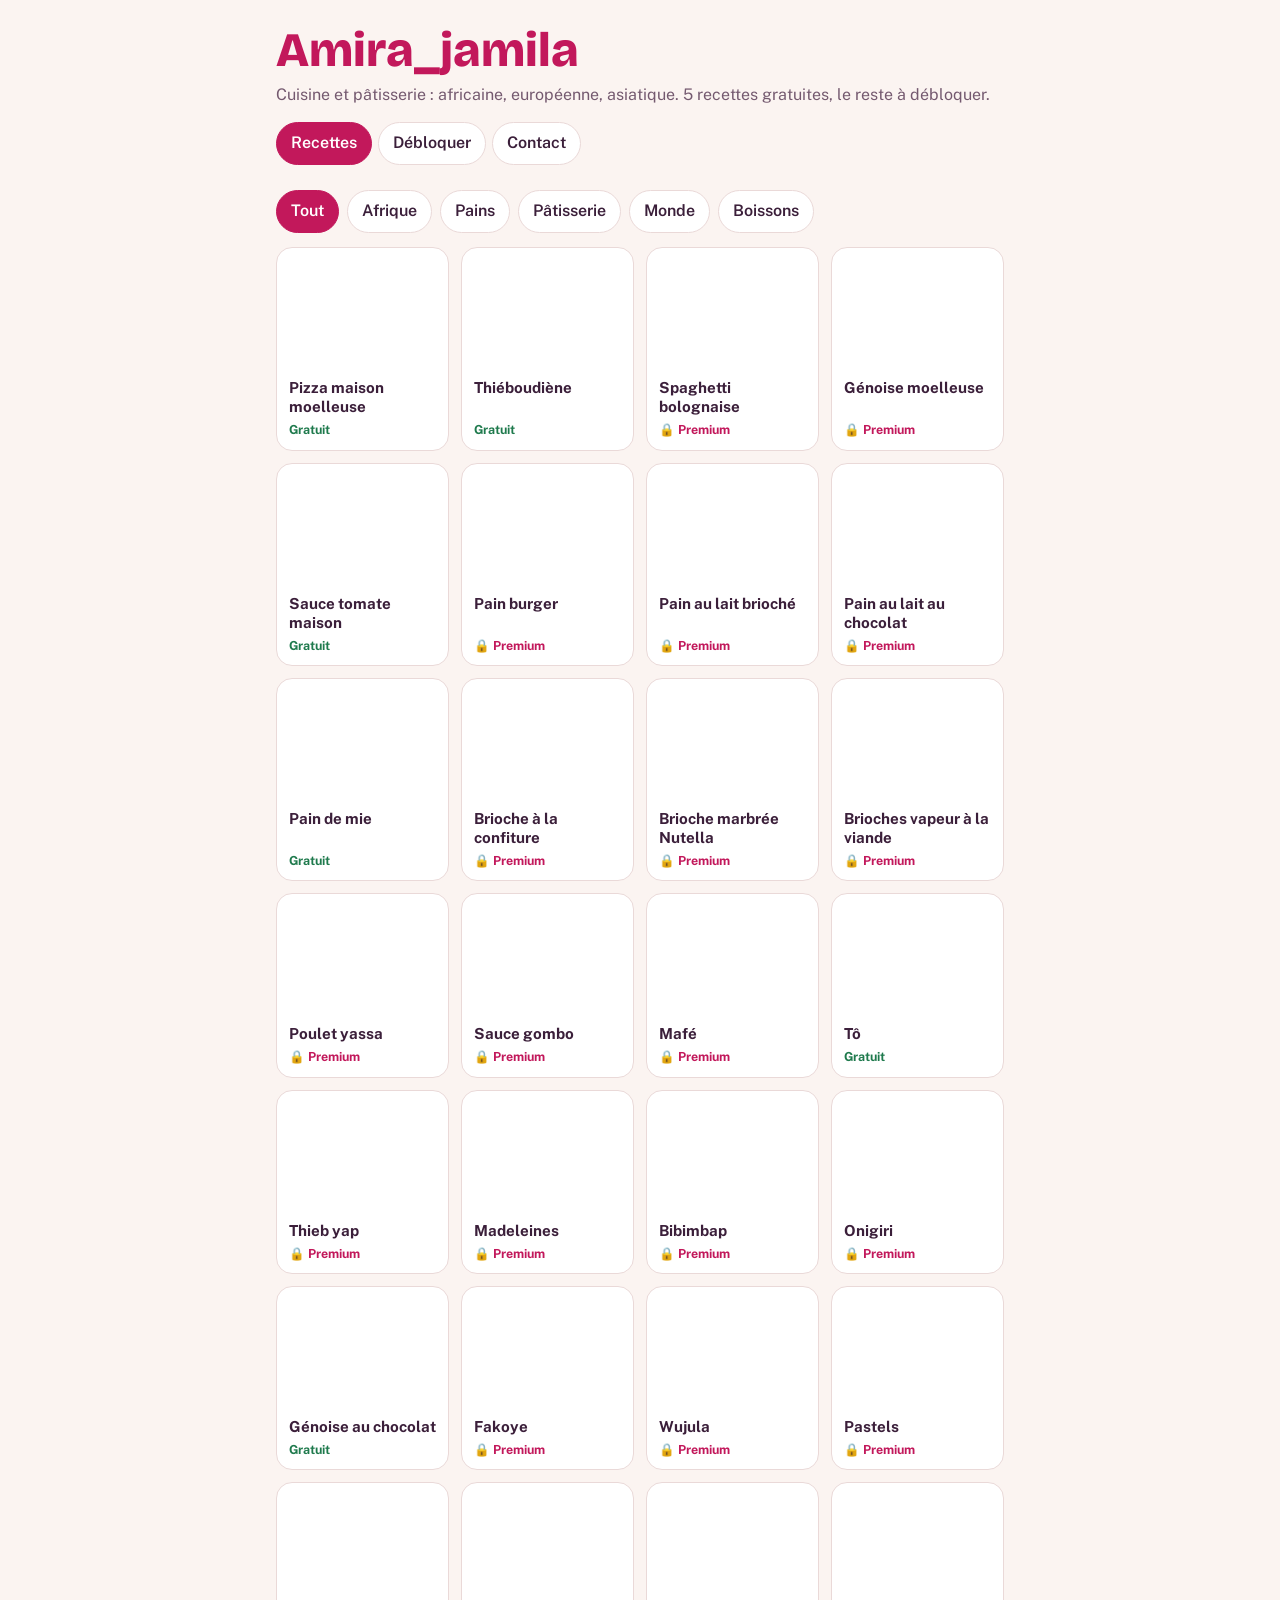
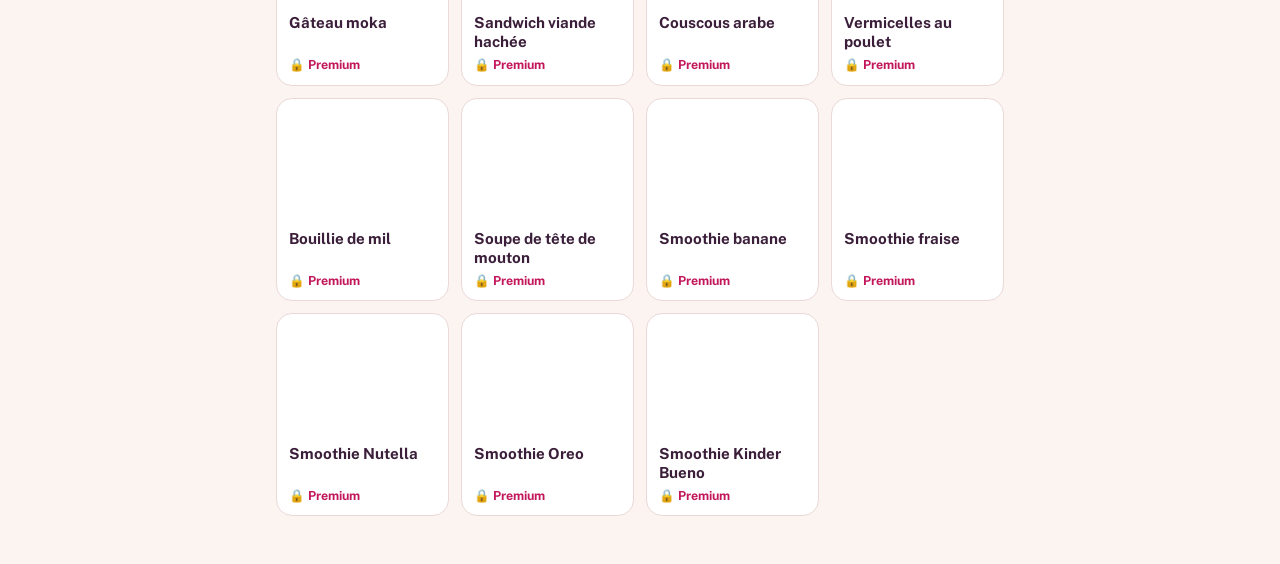
==== Amira_jamila.html @ efc80360 "Update image URLs and encoding in script" ====
<!DOCTYPE html>
<html lang="fr">
<head>
<meta charset="utf-8">
<meta name="viewport" content="width=device-width, initial-scale=1, viewport-fit=cover">
<title>Amira_jamila – Cuisine et pâtisserie</title>
<link href="https://fonts.googleapis.com/css2?family=Bricolage+Grotesque:wght@600;800&family=Public+Sans:wght@400;600&display=swap" rel="stylesheet">
<style>
:root{--bg:#fbf4f1;--card:#fff;--ink:#3b1f3a;--mute:#74596f;--acc:#c2185b;--onacc:#fff;--gold:#e0a100;--line:#ead9d8;--lock:#f1e6ee;
box-sizing:border-box;padding-top:env(safe-area-inset-top,0px);padding-bottom:env(safe-area-inset-bottom,0px)}
@media (prefers-color-scheme:dark){:root:not([data-theme="light"]){--bg:#1d0f1d;--card:#2a1829;--ink:#f6e8f1;--mute:#c4a5bb;--acc:#ff6fa5;--onacc:#2a0b1b;--line:#46304a;--lock:#3a2338}}
*{box-sizing:border-box}html,body{margin:0}
body{background:var(--bg);color:var(--ink);font:16px/1.55 "Public Sans",system-ui,sans-serif}
h1,h2,h3{font-family:"Bricolage Grotesque",Georgia,serif;line-height:1.1;margin:0}
header,main{max-width:760px;margin:0 auto;padding:0 16px;width:100%;overflow-x:hidden}
header{padding-top:24px}h1{font-size:clamp(2rem,9vw,3rem);font-weight:800;color:var(--acc)}
.sub{color:var(--mute);margin:6px 0 0}
nav{display:flex;gap:6px;overflow-x:auto;padding:14px 16px 10px;max-width:760px;margin:0 auto;position:sticky;top:env(safe-area-inset-top,0px);background:var(--bg);z-index:5}
button,.chip{font:inherit;cursor:pointer;border:1.5px solid var(--line);background:var(--card);color:var(--ink);padding:8px 14px;border-radius:99px;white-space:nowrap;font-weight:600;text-decoration:none;display:inline-block}
[aria-selected=true],[aria-pressed=true],.cta{background:var(--acc);color:var(--onacc);border-color:var(--acc)}
button:focus-visible,input:focus-visible,a:focus-visible{outline:3px solid var(--gold);outline-offset:2px}
section{display:none;padding:10px 0 48px}section.on{display:block}
.row{display:flex;gap:8px;flex-wrap:wrap;margin:6px 0 14px}
.grid{display:grid;grid-template-columns:repeat(auto-fill, minmax(150px, 1fr));gap:12px}
.rc{background:var(--card);border:1px solid var(--line);border-radius:16px;overflow:hidden;text-align:left;padding:0;white-space:normal;color:var(--ink);display:flex;flex-direction:column}
.img{height:120px;background-size:cover;background-position:center;background-color:#eee}
.rc .t{padding:10px 12px;display:flex;flex-direction:column;justify-content:space-between;flex-grow:1}
.rc b{display:block;font-size:.95rem;line-height:1.25;margin-bottom:4px}
.badge{font-size:.78rem;font-weight:700;color:#1f7a4d}.lk .badge{color:var(--acc)}.lk .img{filter:grayscale(.6);opacity:.7}
.box{background:var(--card);border:1px solid var(--line);border-radius:14px;padding:18px;margin-bottom:14px}
.big{height:180px;background-size:cover;background-position:center;border-radius:14px;margin-bottom:12px}
ol li,ul li{margin-bottom:8px}.note{font-size:.88rem;color:var(--mute)}
input{font:inherit;padding:10px 12px;border-radius:10px;border:1.5px solid var(--line);background:var(--bg);color:var(--ink);width:100%;margin:8px 0}
.lockbox{background:var(--lock);border-radius:12px;padding:14px;margin-top:12px}
#msg{font-weight:600;margin:6px 0 0}
</style>
</head>
<body>
<header>
<h1>Amira_jamila</h1>
<p class="sub">Cuisine et pâtisserie : africaine, européenne, asiatique. 5 recettes gratuites, le reste à débloquer.</p>
</header>
<nav role="tablist">
<button role="tab" aria-selected="true" data-t="rec">Recettes</button>
<button role="tab" aria-selected="false" data-t="pay">Débloquer</button>
<button role="tab" aria-selected="false" data-t="ct">Contact</button>
</nav>
<main>
<section id="rec" class="on">
<div id="list">
<div class="row" id="cats"></div>
<div class="grid" id="grid"></div>
</div>
<div id="det" hidden></div>
</section>

<section id="pay">
<div class="box">
<h2>Débloquer toutes les recettes</h2>
<p>Accès complet à partir de <b id="px"></b> FCFA.</p>
<ol>
<li>Demande ton code à Amira avec le bouton ci-dessous.</li>
<li>Amira t’explique le paiement et te donne ton code personnel.</li>
<li>Tape ton code ici.</li>
</ol>
<div class="row"><a class="chip cta" id="wa" target="_blank" rel="noopener" href="#">Demander mon code</a></div>
<input id="code" placeholder="Ton code de déblocage" autocomplete="off" aria-label="Code de déblocage">
<button class="chip cta" id="ok">Valider le code</button>
<p id="msg"></p>
<p class="note">Un code fonctionne sur un seul appareil.</p>
</div>
</section>

<section id="ct">
<div class="box">
<h2>Contact</h2>
<p>Une question, un conseil, des ingrédients ? Écris-nous.</p>
<div class="row"><a class="chip cta" id="wa2" target="_blank" rel="noopener" href="#">Contacter Amira sur WhatsApp</a></div>
<p><b>Réseaux sociaux</b> : Snapchat, Facebook, Instagram, TikTok, YouTube<br>Nom : <b>Amira l’égyptienne</b></p>
</div>
</section>
</main>

<script>
const $=s=>document.querySelector(s);
const CFG={prix:2000};

// L'adresse de base de ton dossier GitHub
const BASE_IMG = "https://raw.githubusercontent.com/fatimajamilanour-cpu/MonApplicationFinale/main/";

// Les noms EXACTS de tes images sur GitHub
const R=[
{"c":"Monde","img":BASE_IMG+"Pizza maison moelleuse (4 pizzas).jpg","f":1,"n":"Pizza maison moelleuse","i":"1 kg farine;40 g levure;20 g sel;1 verre d'huile;1 verre de lait;1½ verre d'eau;1 œuf;Sauce tomate","s":"Mélange farine, sel, levure, huile, lait, œuf et eau.|Laisse lever 1 h.|Prépare la sauce tomate.|Étale la pâte et garnis.|Cuis 6 minutes à 200 °C."},
{"c":"Afrique","img":BASE_IMG+"Thiéboudiène (thiébou djeune).jpg","f":1,"n":"Thiéboudiène","i":"Poisson;Riz;Légumes;Tomate;Épices","s":"Prépare le poisson.|Cuis les légumes.|Cuis le riz dans le bouillon.|Dresse le tout."},
{"c":"Monde","img":BASE_IMG+"Spaghetti bolognaise.jpg","n":"Spaghetti bolognaise"},
{"c":"Pâtisserie","img":BASE_IMG+"Génoise moelleuse.jpg","n":"Génoise moelleuse"},
{"c":"Afrique","img":BASE_IMG+"Sauce tomate maison.jpg","f":1,"n":"Sauce tomate maison","i":"Tomates;Oignon;Ail;Huile;Sucre","s":"Fais suer l'oignon.|Ajoute les tomates.|Mijote 30 min.|Mixe."},
{"c":"Pains","img":BASE_IMG+"Pain burger (10 pains).jpg","n":"Pain burger"},
{"c":"Pains","img":BASE_IMG+"Pain au lait brioché.jpg","n":"Pain au lait brioché"},
{"c":"Pains","img":BASE_IMG+"Pain au lait au chocolat.jpg","n":"Pain au lait au chocolat"},
{"c":"Pains","img":BASE_IMG+"Pain de mie.jpg","f":1,"n":"Pain de mie","i":"Farine;Levure;Sucre;Sel;Lait;Eau;Beurre","s":"Mélange les ingrédients.|Pétris 10 min.|Laisse lever 2h.|Cuis 30 min à 180 °C."},
{"c":"Pâtisserie","img":BASE_IMG+"Brioche à la confiture d'abricot.jpg","n":"Brioche à la confiture"},
{"c":"Pâtisserie","img":BASE_IMG+"Brioche marbrée cœur Nutella.jpg","n":"Brioche marbrée Nutella"},
{"c":"Monde","img":BASE_IMG+"Brioches vapeur à la viande.jpg","n":"Brioches vapeur à la viande"},
{"c":"Afrique","img":BASE_IMG+"Poulet yassa.jpg","n":"Poulet yassa"},
{"c":"Afrique","img":BASE_IMG+"Sauce gombo.jpg","n":"Sauce gombo"},
{"c":"Afrique","img":BASE_IMG+"Mafé.jpg","n":"Mafé"},
{"c":"Afrique","img":BASE_IMG+"Tô.jpg","f":1,"n":"Tô","i":"Farine de mil;Eau;Sauce","s":"Bouillir l'eau.|Ajouter la farine.|Mélanger jusqu'à épaississement."},
{"c":"Afrique","img":BASE_IMG+"Thieb yap (riz à la viande).jpg","n":"Thieb yap"},
{"c":"Pâtisserie","img":BASE_IMG+"Madeleine.jpg","n":"Madeleines"},
{"c":"Monde","img":BASE_IMG+"Bibimbap (corée).jpg","n":"Bibimbap"},
{"c":"Monde","img":BASE_IMG+"Onigiri (Japon).jpg","n":"Onigiri"},
{"c":"Pâtisserie","img":BASE_IMG+"Génoise au chocolat.jpg","f":1,"n":"Génoise au chocolat","i":"Œufs;Sucre;Farine;Cacao;Levure;Beurre","s":"Fouette œufs et sucre.|Ajoute farine et cacao.|Cuis 25 min à 170 °C."},
{"c":"Afrique","img":BASE_IMG+"Fakoye.jpg","n":"Fakoye"},
{"c":"Afrique","img":BASE_IMG+"Wujula (pain vapeur) avec sauce.jpg","n":"Wujula"},
{"c":"Afrique","img":BASE_IMG+"Pastels.jpg","n":"Pastels"},
{"c":"Pâtisserie","img":BASE_IMG+"Gâteau moka.jpg","n":"Gâteau moka"},
{"c":"Monde","img":BASE_IMG+"Sandwich à la viande hachée.jpg","n":"Sandwich viande hachée"},
{"c":"Monde","img":BASE_IMG+"Couscous arabe.jpg","n":"Couscous arabe"},
{"c":"Monde","img":BASE_IMG+"Vermicelles sautés au poulet.jpg","n":"Vermicelles au poulet"},
{"c":"Afrique","img":BASE_IMG+"Bouillie de mil (moni).jpg","n":"Bouillie de mil"},
{"c":"Afrique","img":BASE_IMG+"Soupe de tête de mouton.jpg","n":"Soupe de tête de mouton"},
{"c":"Boissons","img":BASE_IMG+"Smoothie banane.jpg","n":"Smoothie banane"},
{"c":"Boissons","img":BASE_IMG+"Smoothie fraise.jpg","n":"Smoothie fraise"},
{"c":"Boissons","img":BASE_IMG+"Smoothie Nutella.jpg","n":"Smoothie Nutella"},
{"c":"Boissons","img":BASE_IMG+"Smoothie Oreo.jpg","n":"Smoothie Oreo"},
{"c":"Boissons","img":BASE_IMG+"Smoothie Kinder Bueno.jpg","n":"Smoothie Kinder Bueno"}
];

let tok="",cat="Tout",P={};
try{tok=localStorage.getItem("aj_t")||""}catch(e){}
function devId(){try{let d=localStorage.getItem("aj_d");if(!d){d=(crypto.randomUUID?crypto.randomUUID():Date.now()+Math.random().toString(16).slice(2));localStorage.setItem("aj_d",d)}return d}catch(e){return "tmp"+Math.random().toString(16).slice(2)}}
const full=(r,k)=>r.f?r:(P[k]?{...r,...P[k]}:null);
$("#px").textContent=CFG.prix;
function go(t){document.querySelectorAll("nav button").forEach(x=>x.setAttribute("aria-selected",x.dataset.t===t));document.querySelectorAll("section").forEach(s=>s.classList.toggle("on",s.id===t));window.scrollTo(0,0)}
document.querySelectorAll("nav button").forEach(b=>b.onclick=()=>go(b.dataset.t));

function list(){
 $("#cats").innerHTML=["Tout","Afrique","Pains","Pâtisserie","Monde","Boissons"].map(c=>`<button class="chip" data-c="${c}" aria-pressed="${c===cat}">${c}</button>`).join("");
 $("#cats").querySelectorAll("button").forEach(b=>b.onclick=()=>{cat=b.dataset.c;list()});
 $("#grid").innerHTML=R.map((r,k)=>[r,k]).filter(([r])=>cat==="Tout"||r.c===cat).map(([r,k])=>{
   const o=!!full(r,k);
   // On utilise encodeURI pour que les espaces et accents dans les noms de fichiers marchent
   return `<button class="rc ${o?"":"lk"}" data-k="${k}"><div class="img" style="background-image:url('${encodeURI(r.img)}')"></div><div class="t"><b>${r.n}</b><span class="badge">${r.f?"Gratuit":o?"Débloquée":"🔒 Premium"}</span></div></button>`
 }).join("");
 $("#grid").querySelectorAll("button").forEach(b=>b.onclick=()=>show(+b.dataset.k));
}

function show(k){
 const r=R[k],f=full(r,k);$("#list").hidden=true;const d=$("#det");d.hidden=false;
 let h=`<button class="chip" id="bk">← Retour</button><div class="box" style="margin-top:12px"><div class="big" style="background-image:url('${encodeURI(r.img)}')"></div><h2>${r.n}</h2>`;
 if(f) h+=`<h3 style="margin-top:16px">Ingrédients</h3><ul>${f.i.split(";").map(x=>`<li>${x}</li>`).join("")}</ul><h3>Préparation</h3><ol>${f.s.split("|").map(x=>`<li>${x}</li>`).join("")}</ol>`;
 else h+=`<div class="lockbox">🔒 Recette premium. Accès complet à partir de ${CFG.prix} FCFA.<div class="row" style="margin-top:10px"><button class="chip cta" id="gp">Débloquer</button></div></div>`;
 d.innerHTML=h+"</div>";$("#bk").onclick=back;
 if($("#gp"))$("#gp").onclick=()=>{back();go("pay")};
 window.scrollTo(0,0);
}
function back(){$("#det").hidden=true;$("#list").hidden=false;list()}
async function load(){
 if(!tok)return;
 try{const x=await fetch("/api/premium",{headers:{Authorization:"Bearer "+tok}});
  if(x.ok){P=await x.json()}else{tok="";try{localStorage.removeItem("aj_t")}catch(e){}}}catch(e){}
}
$("#ok").onclick=async()=>{
 const m=$("#msg");m.textContent="Vérification…";
 try{
  const x=await fetch("/api/redeem",{method:"POST",headers:{"Content-Type":"application/json"},body:JSON.stringify({code:$("#code").value.trim(),device:devId()})});
  const j=await x.json();
  if(x.ok){tok=j.token;try{localStorage.setItem("aj_t",tok)}catch(e){}await load();m.textContent="Bravo, toutes les recettes sont débloquées !";list()}
  else m.textContent=j.error||"Code incorrect.";
 }catch(e){m.textContent="Connexion au serveur impossible."}
};
fetch("/api/config").then(r=>r.json()).then(j=>{$("#wa").href=j.wa;$("#wa2").href=j.wa}).catch(()=>{});
list();load().then(list);
</script>
</body>
</html>
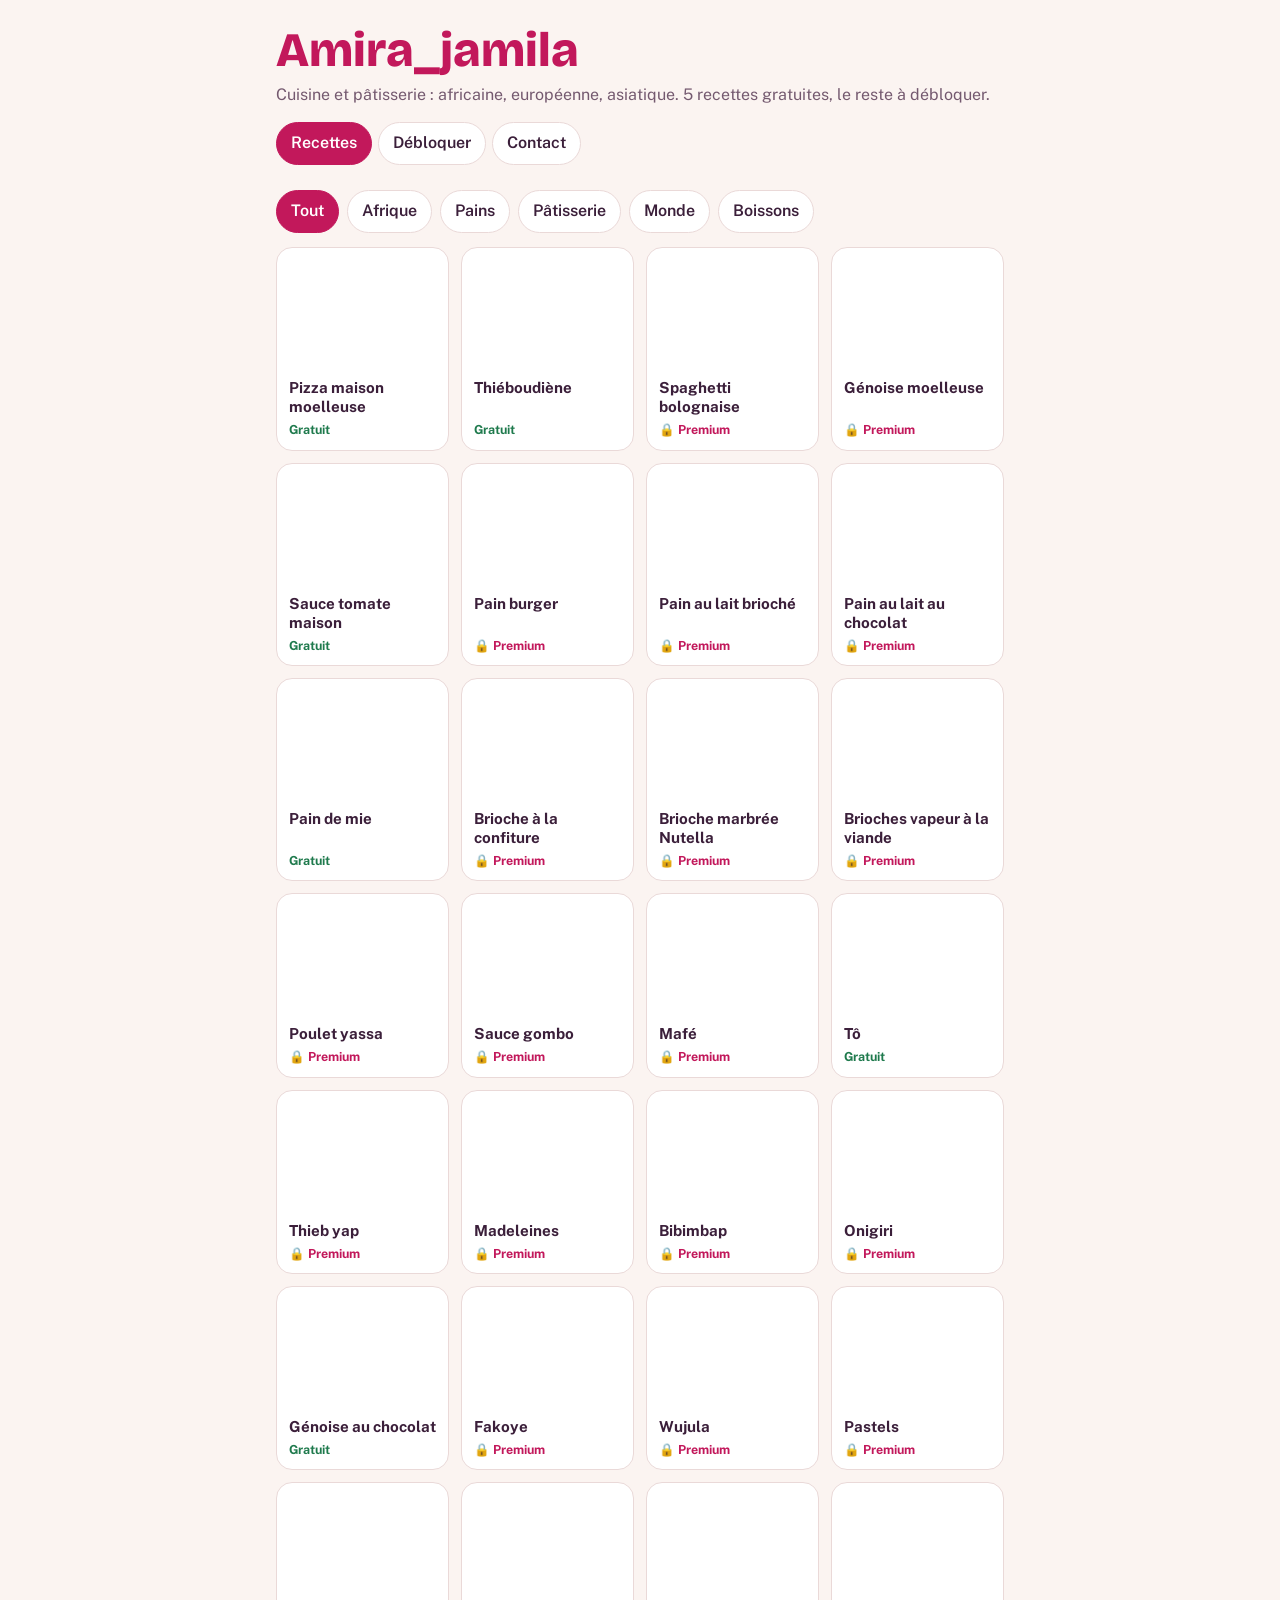
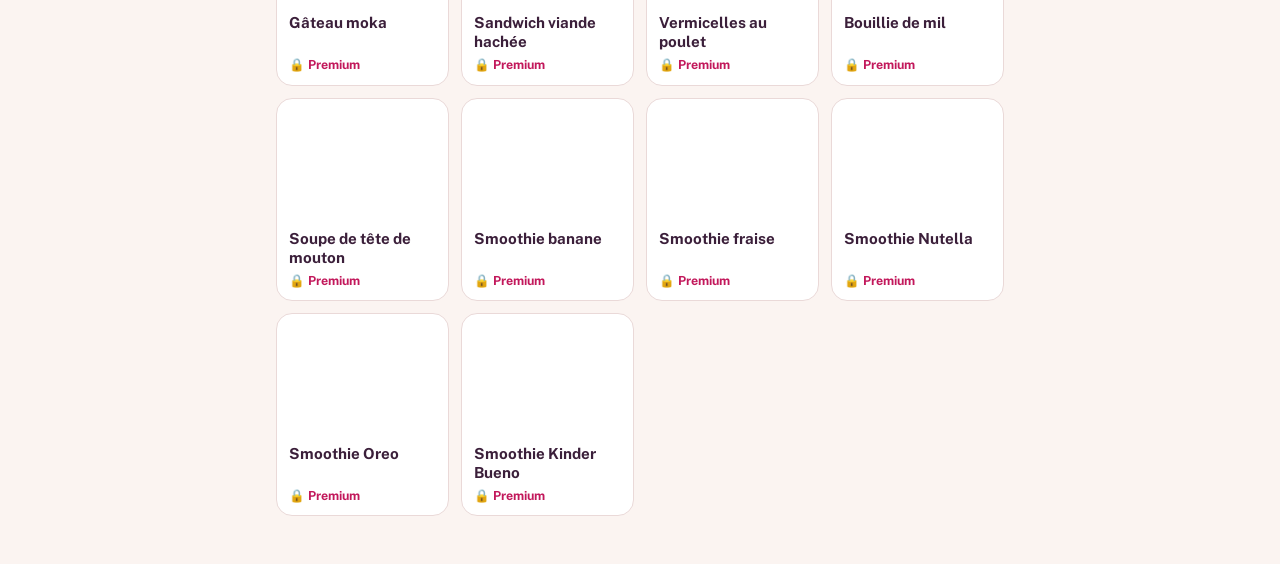
==== commit 89f2ee4b: "Fix image names and update casing in recipe data" ====
--- a/Amira_jamila.html
+++ b/Amira_jamila.html
@@ -90,7 +90,7 @@
 
 // Les noms EXACTS de tes images sur GitHub
 const R=[
-{"c":"Monde","img":BASE_IMG+"Pizza maison moelleuse (4 pizzas).jpg","f":1,"n":"Pizza maison moelleuse","i":"1 kg farine;40 g levure;20 g sel;1 verre d'huile;1 verre de lait;1½ verre d'eau;1 œuf;Sauce tomate","s":"Mélange farine, sel, levure, huile, lait, œuf et eau.|Laisse lever 1 h.|Prépare la sauce tomate.|Étale la pâte et garnis.|Cuis 6 minutes à 200 °C."},
+{"c":"Monde","img":BASE_IMG+"Pizza.jpg","f":1,"n":"Pizza maison moelleuse","i":"1 kg farine;40 g levure;20 g sel;1 verre d'huile;1 verre de lait;1½ verre d'eau;1 œuf;Sauce tomate","s":"Mélange farine, sel, levure, huile, lait, œuf et eau.|Laisse lever 1 h.|Prépare la sauce tomate.|Étale la pâte et garnis.|Cuis 6 minutes à 200 °C."},
 {"c":"Afrique","img":BASE_IMG+"Thiéboudiène (thiébou djeune).jpg","f":1,"n":"Thiéboudiène","i":"Poisson;Riz;Légumes;Tomate;Épices","s":"Prépare le poisson.|Cuis les légumes.|Cuis le riz dans le bouillon.|Dresse le tout."},
 {"c":"Monde","img":BASE_IMG+"Spaghetti bolognaise.jpg","n":"Spaghetti bolognaise"},
 {"c":"Pâtisserie","img":BASE_IMG+"Génoise moelleuse.jpg","n":"Génoise moelleuse"},
@@ -100,9 +100,9 @@
 {"c":"Pains","img":BASE_IMG+"Pain au lait au chocolat.jpg","n":"Pain au lait au chocolat"},
 {"c":"Pains","img":BASE_IMG+"Pain de mie.jpg","f":1,"n":"Pain de mie","i":"Farine;Levure;Sucre;Sel;Lait;Eau;Beurre","s":"Mélange les ingrédients.|Pétris 10 min.|Laisse lever 2h.|Cuis 30 min à 180 °C."},
 {"c":"Pâtisserie","img":BASE_IMG+"Brioche à la confiture d'abricot.jpg","n":"Brioche à la confiture"},
-{"c":"Pâtisserie","img":BASE_IMG+"Brioche marbrée cœur Nutella.jpg","n":"Brioche marbrée Nutella"},
+{"c":"Pâtisserie","img":BASE_IMG+"Brioche marbrée coeur Nutella.jpg","n":"Brioche marbrée Nutella"},
 {"c":"Monde","img":BASE_IMG+"Brioches vapeur à la viande.jpg","n":"Brioches vapeur à la viande"},
-{"c":"Afrique","img":BASE_IMG+"Poulet yassa.jpg","n":"Poulet yassa"},
+{"c":"Afrique","img":BASE_IMG+"poulet yassa.jpg","n":"Poulet yassa"},
 {"c":"Afrique","img":BASE_IMG+"Sauce gombo.jpg","n":"Sauce gombo"},
 {"c":"Afrique","img":BASE_IMG+"Mafé.jpg","n":"Mafé"},
 {"c":"Afrique","img":BASE_IMG+"Tô.jpg","f":1,"n":"Tô","i":"Farine de mil;Eau;Sauce","s":"Bouillir l'eau.|Ajouter la farine.|Mélanger jusqu'à épaississement."},
@@ -116,12 +116,11 @@
 {"c":"Afrique","img":BASE_IMG+"Pastels.jpg","n":"Pastels"},
 {"c":"Pâtisserie","img":BASE_IMG+"Gâteau moka.jpg","n":"Gâteau moka"},
 {"c":"Monde","img":BASE_IMG+"Sandwich à la viande hachée.jpg","n":"Sandwich viande hachée"},
-{"c":"Monde","img":BASE_IMG+"Couscous arabe.jpg","n":"Couscous arabe"},
 {"c":"Monde","img":BASE_IMG+"Vermicelles sautés au poulet.jpg","n":"Vermicelles au poulet"},
 {"c":"Afrique","img":BASE_IMG+"Bouillie de mil (moni).jpg","n":"Bouillie de mil"},
 {"c":"Afrique","img":BASE_IMG+"Soupe de tête de mouton.jpg","n":"Soupe de tête de mouton"},
-{"c":"Boissons","img":BASE_IMG+"Smoothie banane.jpg","n":"Smoothie banane"},
-{"c":"Boissons","img":BASE_IMG+"Smoothie fraise.jpg","n":"Smoothie fraise"},
+{"c":"Boissons","img":BASE_IMG+"Smoothie Banane.jpg","n":"Smoothie banane"},
+{"c":"Boissons","img":BASE_IMG+"Smoothie Fraise.jpg","n":"Smoothie fraise"},
 {"c":"Boissons","img":BASE_IMG+"Smoothie Nutella.jpg","n":"Smoothie Nutella"},
 {"c":"Boissons","img":BASE_IMG+"Smoothie Oreo.jpg","n":"Smoothie Oreo"},
 {"c":"Boissons","img":BASE_IMG+"Smoothie Kinder Bueno.jpg","n":"Smoothie Kinder Bueno"}
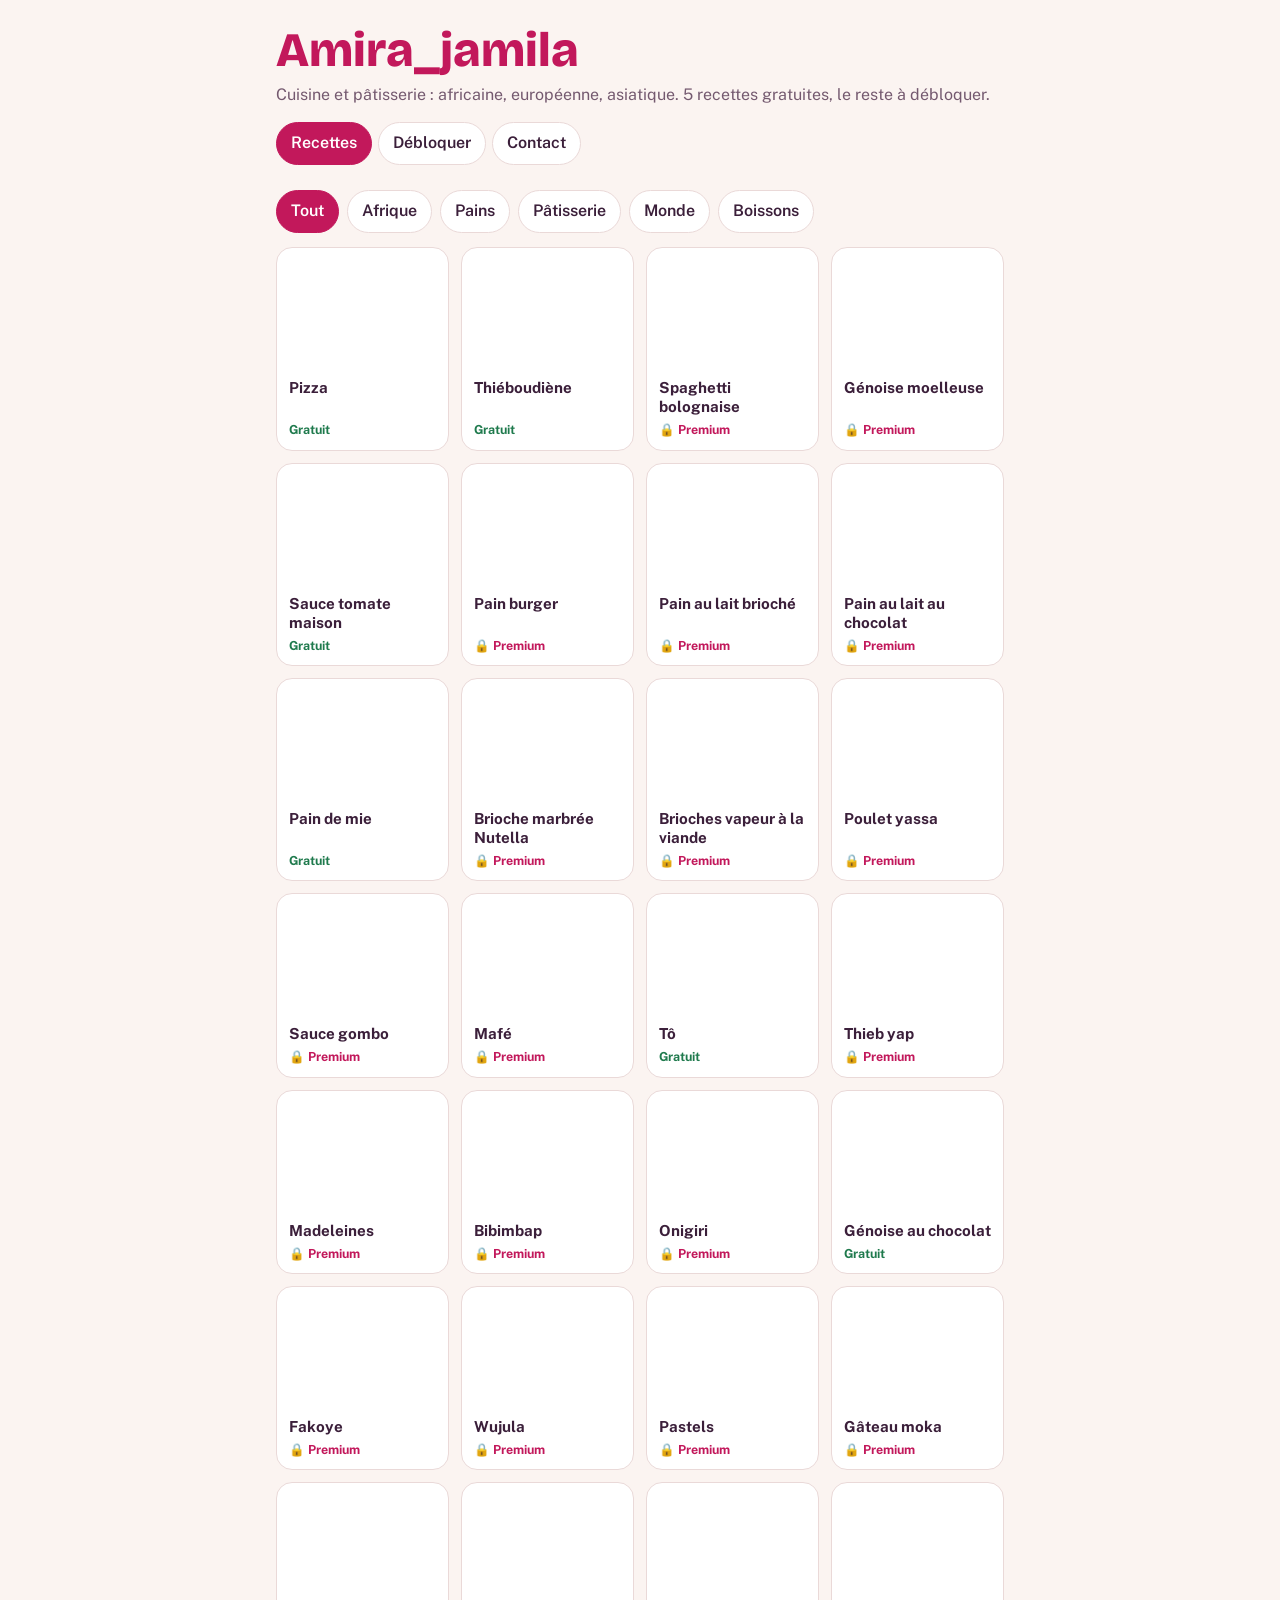
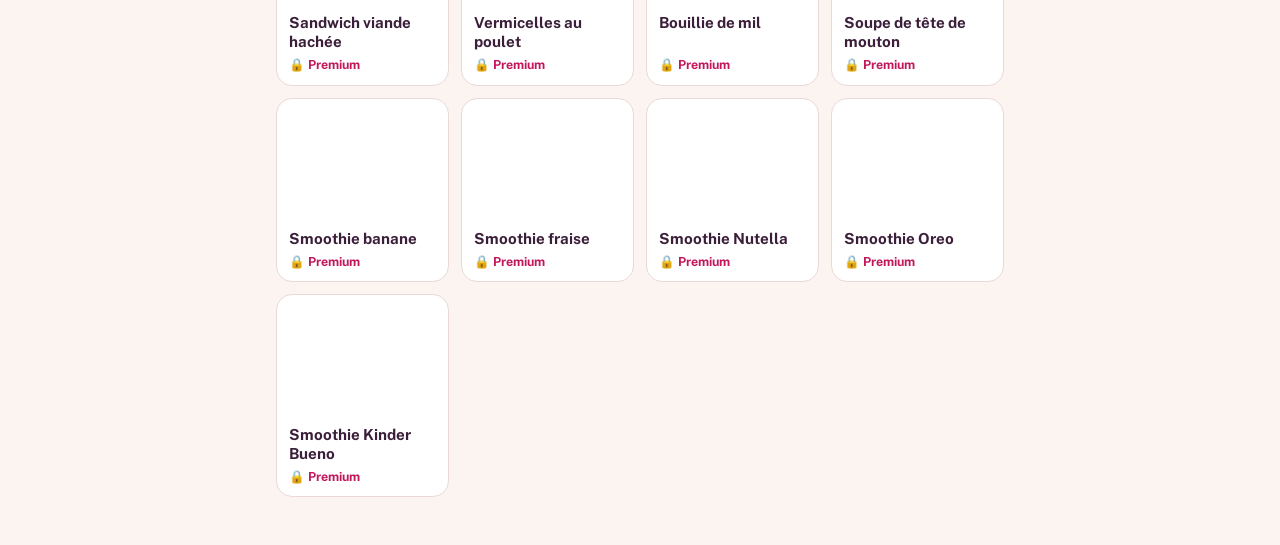
==== commit 5eabf6a0: "Update recipe details in Amira_jamila.html" ====
--- a/Amira_jamila.html
+++ b/Amira_jamila.html
@@ -90,7 +90,7 @@
 
 // Les noms EXACTS de tes images sur GitHub
 const R=[
-{"c":"Monde","img":BASE_IMG+"Pizza.jpg","f":1,"n":"Pizza maison moelleuse","i":"1 kg farine;40 g levure;20 g sel;1 verre d'huile;1 verre de lait;1½ verre d'eau;1 œuf;Sauce tomate","s":"Mélange farine, sel, levure, huile, lait, œuf et eau.|Laisse lever 1 h.|Prépare la sauce tomate.|Étale la pâte et garnis.|Cuis 6 minutes à 200 °C."},
+{"c":"Monde","img":BASE_IMG+"Pizza.jpg","f":1,"n":"Pizza","i":"1 kg farine;40 g levure;20 g sel;1 verre d'huile;1 verre de lait;1½ verre d'eau;1 œuf;Sauce tomate","s":"Mélange farine, sel, levure, huile, lait, œuf et eau.|Laisse lever 1 h.|Prépare la sauce tomate.|Étale la pâte et garnis.|Cuis 6 minutes à 200 °C."},
 {"c":"Afrique","img":BASE_IMG+"Thiéboudiène (thiébou djeune).jpg","f":1,"n":"Thiéboudiène","i":"Poisson;Riz;Légumes;Tomate;Épices","s":"Prépare le poisson.|Cuis les légumes.|Cuis le riz dans le bouillon.|Dresse le tout."},
 {"c":"Monde","img":BASE_IMG+"Spaghetti bolognaise.jpg","n":"Spaghetti bolognaise"},
 {"c":"Pâtisserie","img":BASE_IMG+"Génoise moelleuse.jpg","n":"Génoise moelleuse"},
@@ -99,7 +99,6 @@
 {"c":"Pains","img":BASE_IMG+"Pain au lait brioché.jpg","n":"Pain au lait brioché"},
 {"c":"Pains","img":BASE_IMG+"Pain au lait au chocolat.jpg","n":"Pain au lait au chocolat"},
 {"c":"Pains","img":BASE_IMG+"Pain de mie.jpg","f":1,"n":"Pain de mie","i":"Farine;Levure;Sucre;Sel;Lait;Eau;Beurre","s":"Mélange les ingrédients.|Pétris 10 min.|Laisse lever 2h.|Cuis 30 min à 180 °C."},
-{"c":"Pâtisserie","img":BASE_IMG+"Brioche à la confiture d'abricot.jpg","n":"Brioche à la confiture"},
 {"c":"Pâtisserie","img":BASE_IMG+"Brioche marbrée coeur Nutella.jpg","n":"Brioche marbrée Nutella"},
 {"c":"Monde","img":BASE_IMG+"Brioches vapeur à la viande.jpg","n":"Brioches vapeur à la viande"},
 {"c":"Afrique","img":BASE_IMG+"poulet yassa.jpg","n":"Poulet yassa"},
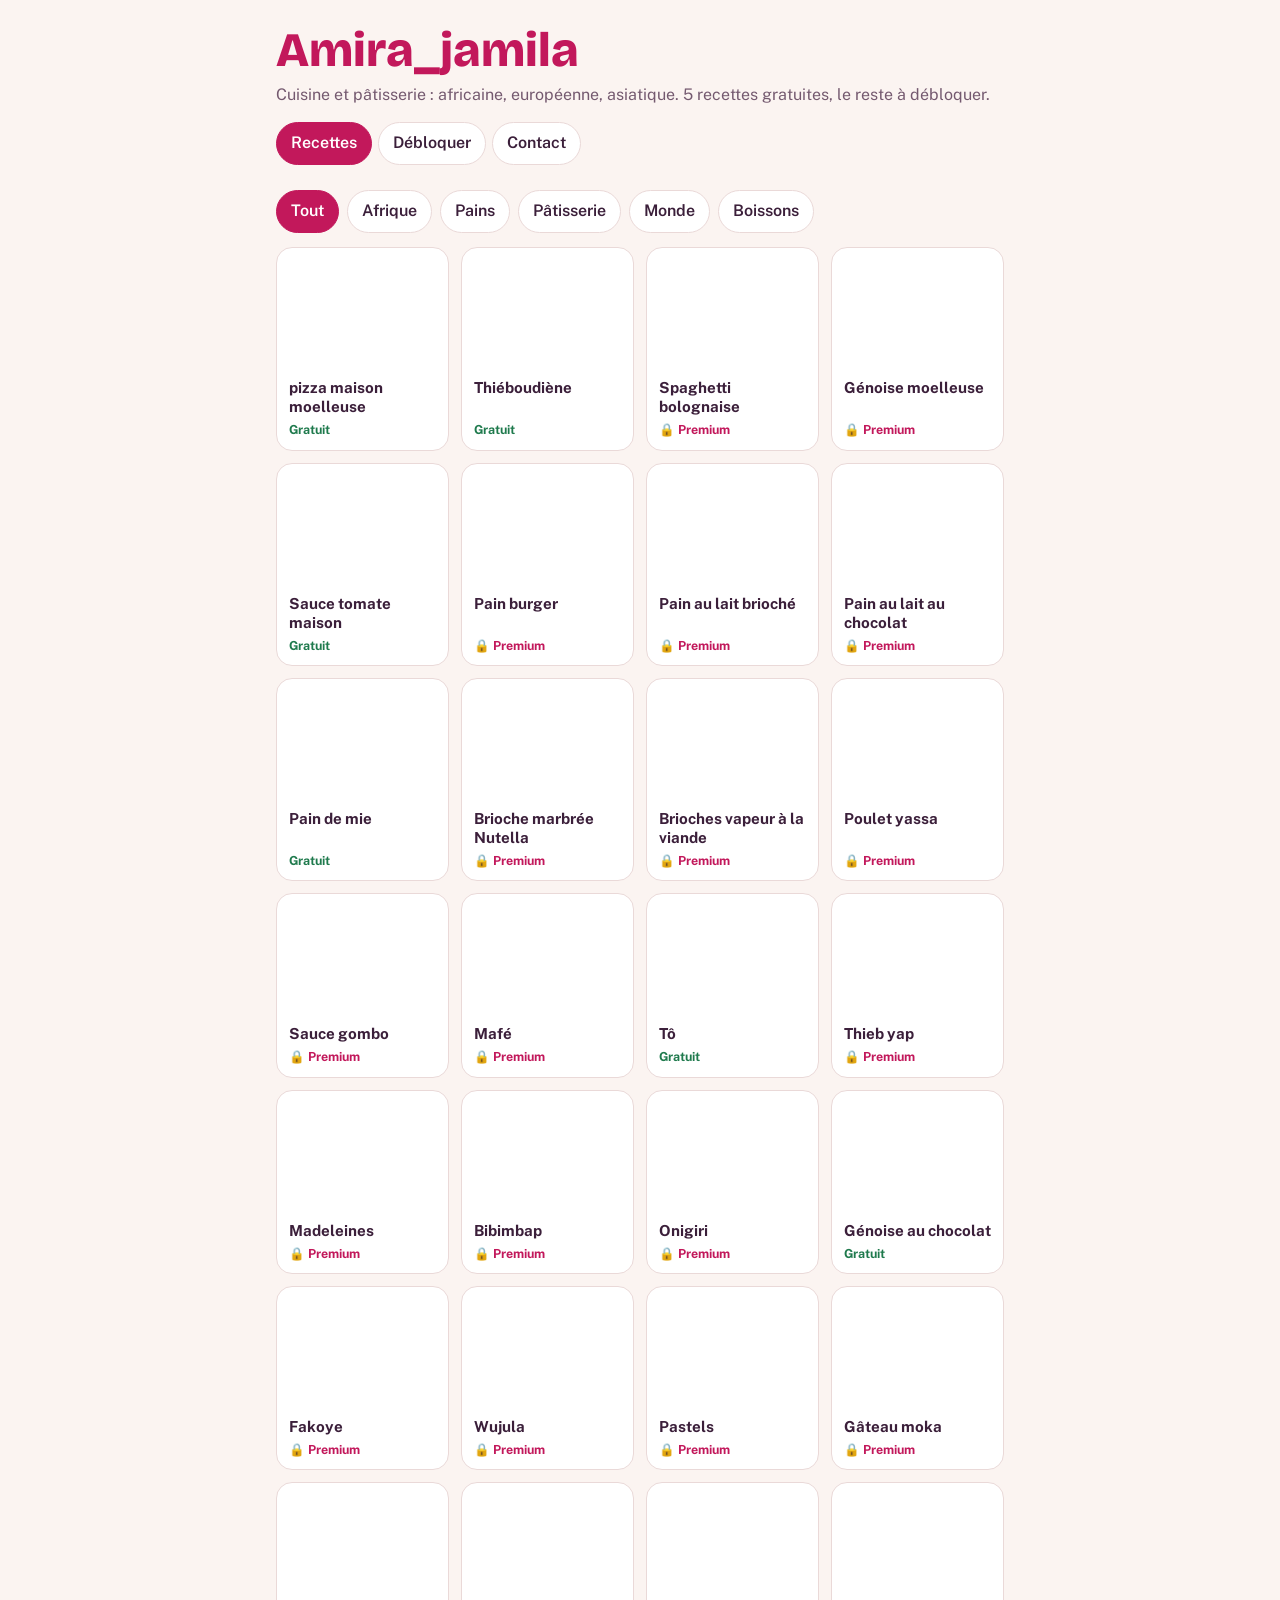
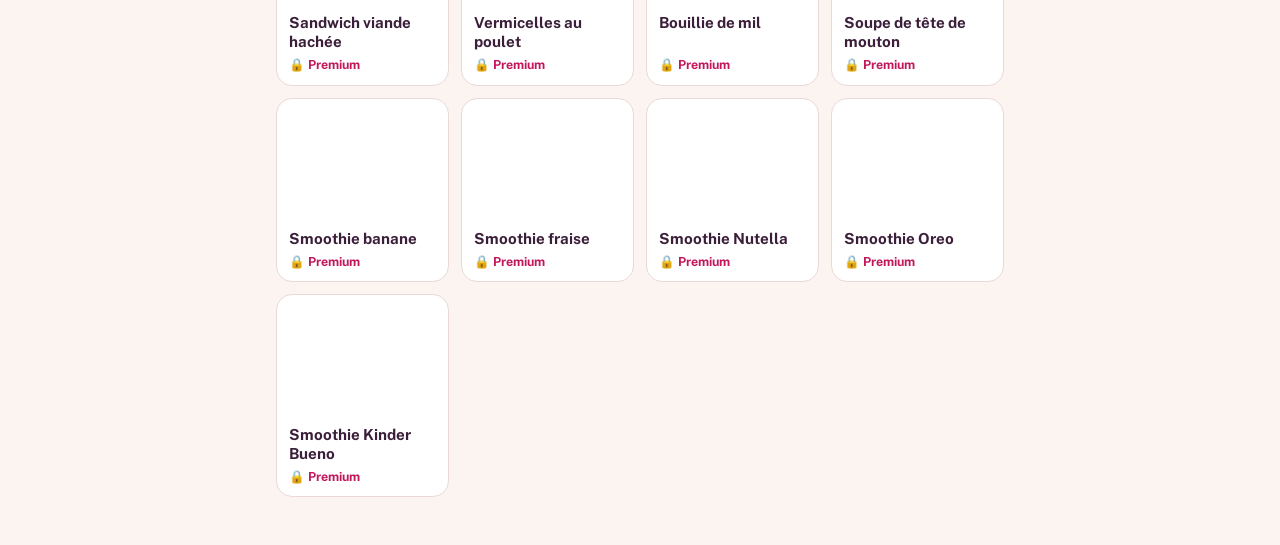
==== commit e0ecbcf7: "Update image references and recipe details" ====
--- a/Amira_jamila.html
+++ b/Amira_jamila.html
@@ -90,7 +90,7 @@
 
 // Les noms EXACTS de tes images sur GitHub
 const R=[
-{"c":"Monde","img":BASE_IMG+"Pizza.jpg","f":1,"n":"Pizza","i":"1 kg farine;40 g levure;20 g sel;1 verre d'huile;1 verre de lait;1½ verre d'eau;1 œuf;Sauce tomate","s":"Mélange farine, sel, levure, huile, lait, œuf et eau.|Laisse lever 1 h.|Prépare la sauce tomate.|Étale la pâte et garnis.|Cuis 6 minutes à 200 °C."},
+{"c":"Monde","img":BASE_IMG+"pizza maison moelleuse (4 pizzas).jpg","f":1,"n":"pizza maison moelleuse","i":"1 kg farine;40 g levure;20 g sel;1 verre d'huile;1 verre de lait;1½ verre d'eau;1 œuf;Sauce tomate","s":"Mélange farine, sel, levure, huile, lait, œuf et eau.|Laisse lever 1 h.|Prépare la sauce tomate.|Étale la pâte et garnis.|Cuis 6 minutes à 200 °C."},
 {"c":"Afrique","img":BASE_IMG+"Thiéboudiène (thiébou djeune).jpg","f":1,"n":"Thiéboudiène","i":"Poisson;Riz;Légumes;Tomate;Épices","s":"Prépare le poisson.|Cuis les légumes.|Cuis le riz dans le bouillon.|Dresse le tout."},
 {"c":"Monde","img":BASE_IMG+"Spaghetti bolognaise.jpg","n":"Spaghetti bolognaise"},
 {"c":"Pâtisserie","img":BASE_IMG+"Génoise moelleuse.jpg","n":"Génoise moelleuse"},
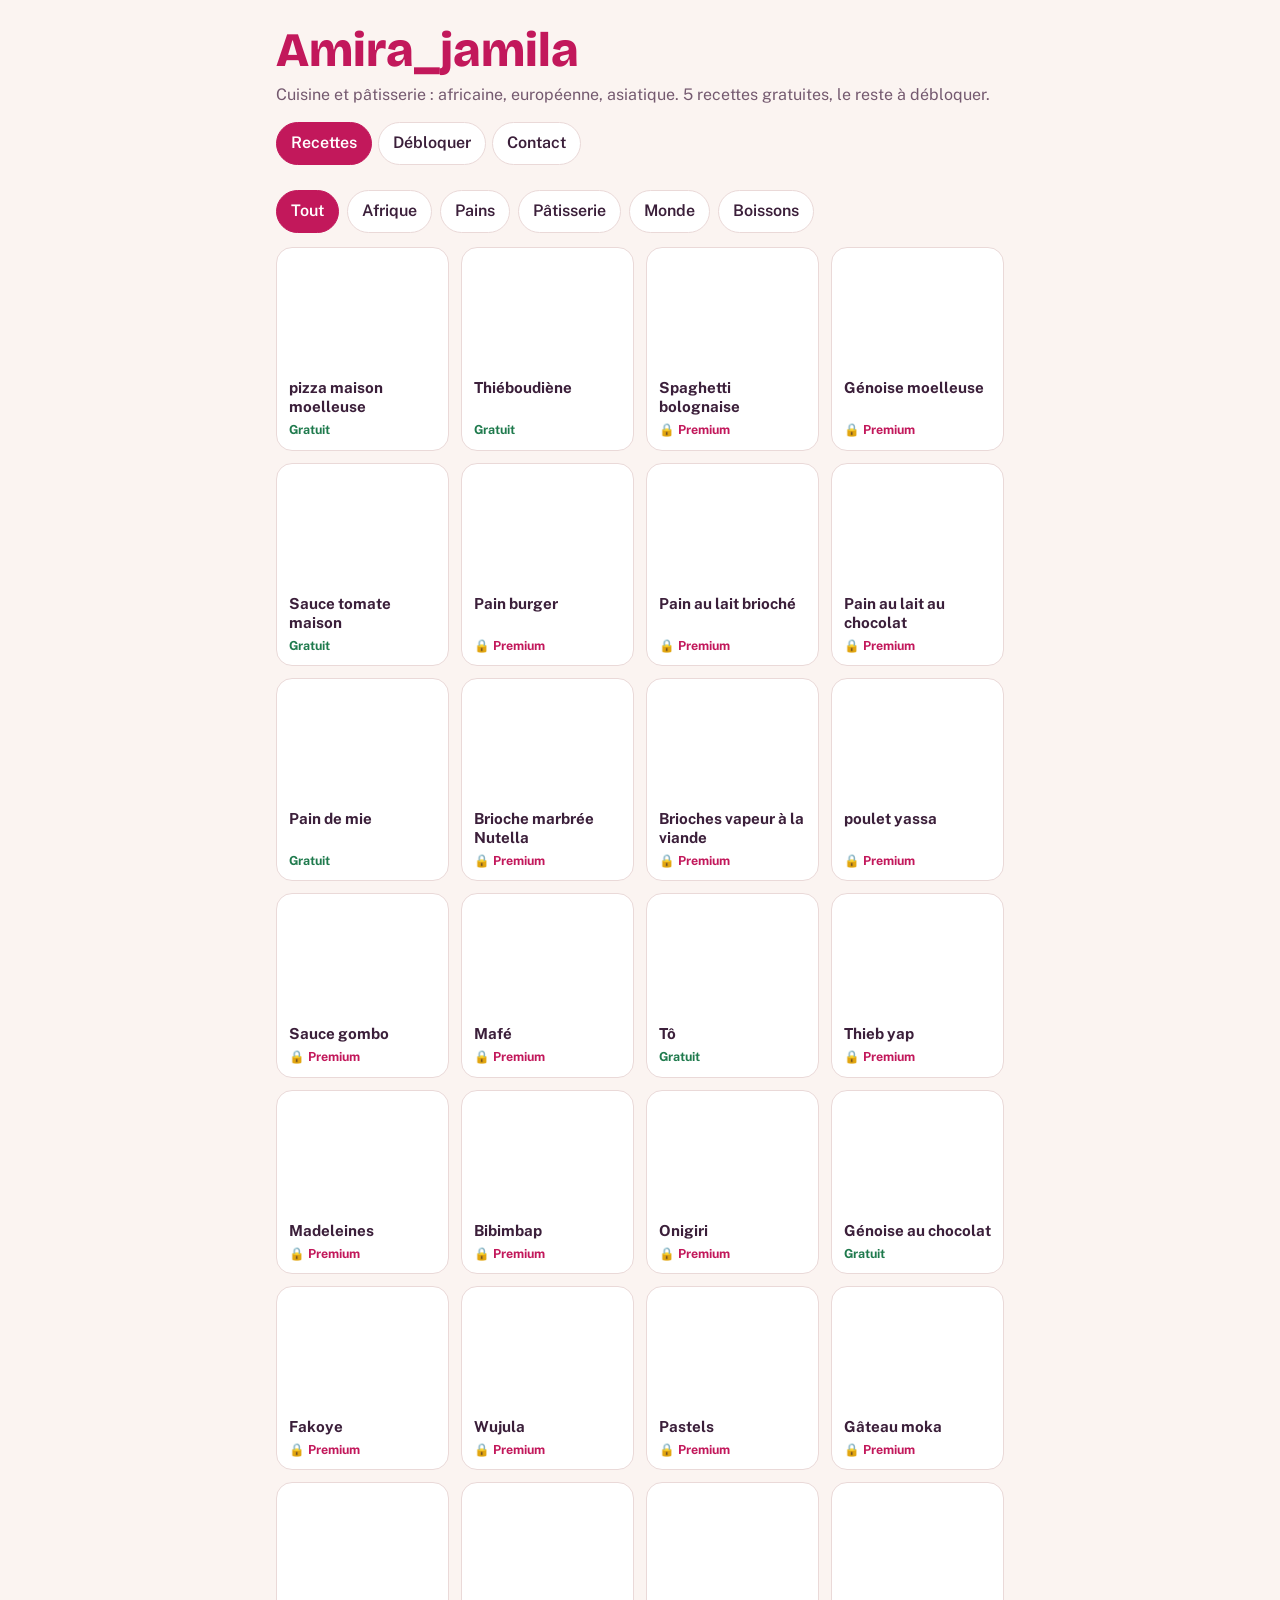
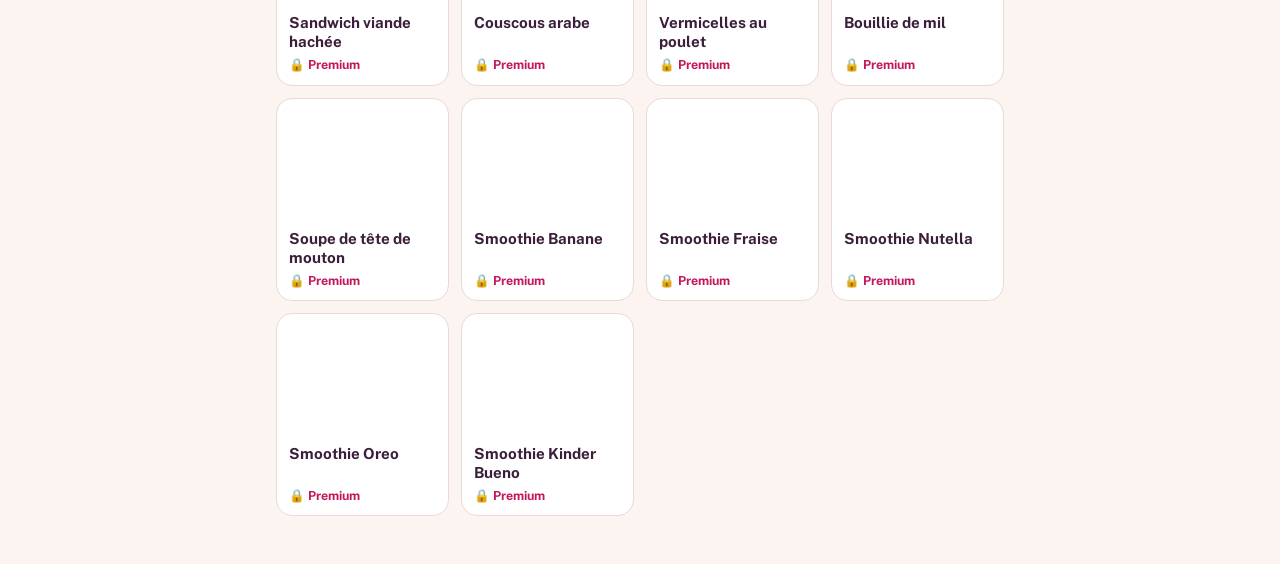
==== commit 53a9cbc8: "Enhance recipe unlocking process with payment buttons Added payment options and updated instructions" ====
--- a/Amira_jamila.html
+++ b/Amira_jamila.html
@@ -33,6 +33,9 @@
 input{font:inherit;padding:10px 12px;border-radius:10px;border:1.5px solid var(--line);background:var(--bg);color:var(--ink);width:100%;margin:8px 0}
 .lockbox{background:var(--lock);border-radius:12px;padding:14px;margin-top:12px}
 #msg{font-weight:600;margin:6px 0 0}
+.pay-btn { display: flex; align-items: center; justify-content: center; gap: 10px; background: #f4f4f4; color: #333; border: 1px solid #ddd; padding: 12px; border-radius: 8px; margin-bottom: 10px; width: 100%; font-weight: bold; text-decoration: none; }
+.pay-btn:hover { background: #e0e0e0; }
+.pay-btn img { height: 24px; }
 </style>
 </head>
 <body>
@@ -59,15 +62,30 @@
 <h2>Débloquer toutes les recettes</h2>
 <p>Accès complet à partir de <b id="px"></b> FCFA.</p>
 <ol>
-<li>Demande ton code à Amira avec le bouton ci-dessous.</li>
-<li>Amira t’explique le paiement et te donne ton code personnel.</li>
-<li>Tape ton code ici.</li>
+<li>Choisis ton moyen de paiement ci-dessous.</li>
+<li>Effectue le paiement de 2000 FCFA.</li>
+<li>Envoie la capture d'écran sur WhatsApp.</li>
+<li>Tu recevras ton code personnel par message.</li>
 </ol>
-<div class="row"><a class="chip cta" id="wa" target="_blank" rel="noopener" href="#">Demander mon code</a></div>
+
+<!-- BOUTONS DE PAIEMENT -->
+<a class="pay-btn" href="https://wa.me/22391999235?text=Bonjour, je souhaite payer par Orange Money pour débloquer les recettes." target="_blank">
+    <span style="color:orange; font-size:20px;">📱</span> Payer par Orange Money
+</a>
+<a class="pay-btn" href="https://wa.me/22391999235?text=Bonjour, je souhaite payer par Wave pour débloquer les recettes." target="_blank">
+    <span style="color:blue; font-size:20px;">🌊</span> Payer par Wave
+</a>
+<a class="pay-btn" href="https://wa.me/22391999235?text=Bonjour, je souhaite payer par Carte Bancaire pour débloquer les recettes." target="_blank">
+    <span style="color:black; font-size:20px;">💳</span> Payer par Mastercard / Visa
+</a>
+
+<div style="margin-top:20px; border-top:1px solid var(--line); padding-top:20px;">
+<p class="note">Déjà un code ? Entre-le ici :</p>
 <input id="code" placeholder="Ton code de déblocage" autocomplete="off" aria-label="Code de déblocage">
 <button class="chip cta" id="ok">Valider le code</button>
 <p id="msg"></p>
 <p class="note">Un code fonctionne sur un seul appareil.</p>
+</div>
 </div>
 </section>
 
@@ -84,11 +102,8 @@
 <script>
 const $=s=>document.querySelector(s);
 const CFG={prix:2000};
-
-// L'adresse de base de ton dossier GitHub
 const BASE_IMG = "https://raw.githubusercontent.com/fatimajamilanour-cpu/MonApplicationFinale/main/";
 
-// Les noms EXACTS de tes images sur GitHub
 const R=[
 {"c":"Monde","img":BASE_IMG+"pizza maison moelleuse (4 pizzas).jpg","f":1,"n":"pizza maison moelleuse","i":"1 kg farine;40 g levure;20 g sel;1 verre d'huile;1 verre de lait;1½ verre d'eau;1 œuf;Sauce tomate","s":"Mélange farine, sel, levure, huile, lait, œuf et eau.|Laisse lever 1 h.|Prépare la sauce tomate.|Étale la pâte et garnis.|Cuis 6 minutes à 200 °C."},
 {"c":"Afrique","img":BASE_IMG+"Thiéboudiène (thiébou djeune).jpg","f":1,"n":"Thiéboudiène","i":"Poisson;Riz;Légumes;Tomate;Épices","s":"Prépare le poisson.|Cuis les légumes.|Cuis le riz dans le bouillon.|Dresse le tout."},
@@ -99,9 +114,9 @@
 {"c":"Pains","img":BASE_IMG+"Pain au lait brioché.jpg","n":"Pain au lait brioché"},
 {"c":"Pains","img":BASE_IMG+"Pain au lait au chocolat.jpg","n":"Pain au lait au chocolat"},
 {"c":"Pains","img":BASE_IMG+"Pain de mie.jpg","f":1,"n":"Pain de mie","i":"Farine;Levure;Sucre;Sel;Lait;Eau;Beurre","s":"Mélange les ingrédients.|Pétris 10 min.|Laisse lever 2h.|Cuis 30 min à 180 °C."},
-{"c":"Pâtisserie","img":BASE_IMG+"Brioche marbrée coeur Nutella.jpg","n":"Brioche marbrée Nutella"},
+{"c":"Pâtisserie","img":BASE_IMG+"Brioche marbrée cœur Nutella.jpg","n":"Brioche marbrée Nutella"},
 {"c":"Monde","img":BASE_IMG+"Brioches vapeur à la viande.jpg","n":"Brioches vapeur à la viande"},
-{"c":"Afrique","img":BASE_IMG+"poulet yassa.jpg","n":"Poulet yassa"},
+{"c":"Afrique","img":BASE_IMG+"poulet yassa.jpg","n":"poulet yassa"},
 {"c":"Afrique","img":BASE_IMG+"Sauce gombo.jpg","n":"Sauce gombo"},
 {"c":"Afrique","img":BASE_IMG+"Mafé.jpg","n":"Mafé"},
 {"c":"Afrique","img":BASE_IMG+"Tô.jpg","f":1,"n":"Tô","i":"Farine de mil;Eau;Sauce","s":"Bouillir l'eau.|Ajouter la farine.|Mélanger jusqu'à épaississement."},
@@ -115,11 +130,12 @@
 {"c":"Afrique","img":BASE_IMG+"Pastels.jpg","n":"Pastels"},
 {"c":"Pâtisserie","img":BASE_IMG+"Gâteau moka.jpg","n":"Gâteau moka"},
 {"c":"Monde","img":BASE_IMG+"Sandwich à la viande hachée.jpg","n":"Sandwich viande hachée"},
+{"c":"Monde","img":BASE_IMG+"Couscous arabe.jpg","n":"Couscous arabe"},
 {"c":"Monde","img":BASE_IMG+"Vermicelles sautés au poulet.jpg","n":"Vermicelles au poulet"},
 {"c":"Afrique","img":BASE_IMG+"Bouillie de mil (moni).jpg","n":"Bouillie de mil"},
 {"c":"Afrique","img":BASE_IMG+"Soupe de tête de mouton.jpg","n":"Soupe de tête de mouton"},
-{"c":"Boissons","img":BASE_IMG+"Smoothie Banane.jpg","n":"Smoothie banane"},
-{"c":"Boissons","img":BASE_IMG+"Smoothie Fraise.jpg","n":"Smoothie fraise"},
+{"c":"Boissons","img":BASE_IMG+"Smoothie Banane.jpg","n":"Smoothie Banane"},
+{"c":"Boissons","img":BASE_IMG+"Smoothie Fraise.jpg","n":"Smoothie Fraise"},
 {"c":"Boissons","img":BASE_IMG+"Smoothie Nutella.jpg","n":"Smoothie Nutella"},
 {"c":"Boissons","img":BASE_IMG+"Smoothie Oreo.jpg","n":"Smoothie Oreo"},
 {"c":"Boissons","img":BASE_IMG+"Smoothie Kinder Bueno.jpg","n":"Smoothie Kinder Bueno"}
@@ -138,7 +154,6 @@
  $("#cats").querySelectorAll("button").forEach(b=>b.onclick=()=>{cat=b.dataset.c;list()});
  $("#grid").innerHTML=R.map((r,k)=>[r,k]).filter(([r])=>cat==="Tout"||r.c===cat).map(([r,k])=>{
    const o=!!full(r,k);
-   // On utilise encodeURI pour que les espaces et accents dans les noms de fichiers marchent
    return `<button class="rc ${o?"":"lk"}" data-k="${k}"><div class="img" style="background-image:url('${encodeURI(r.img)}')"></div><div class="t"><b>${r.n}</b><span class="badge">${r.f?"Gratuit":o?"Débloquée":"🔒 Premium"}</span></div></button>`
  }).join("");
  $("#grid").querySelectorAll("button").forEach(b=>b.onclick=()=>show(+b.dataset.k));
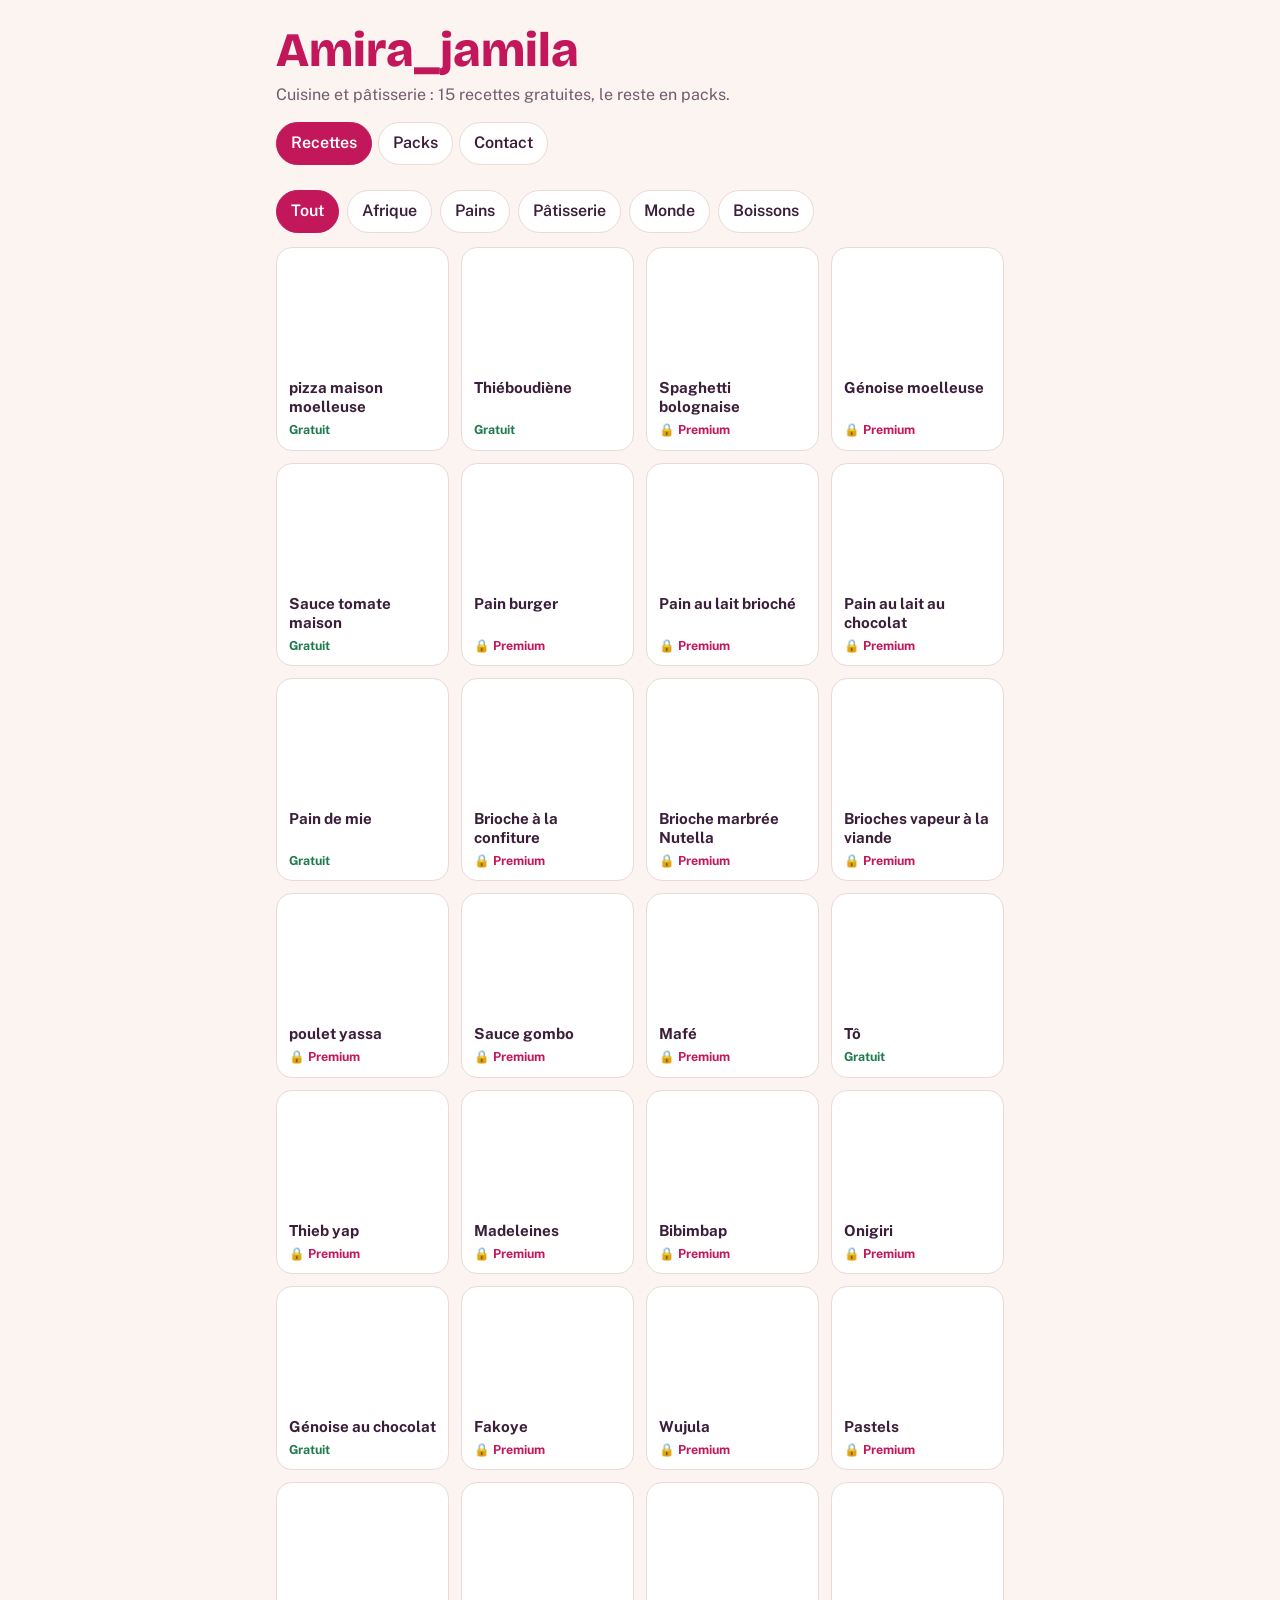
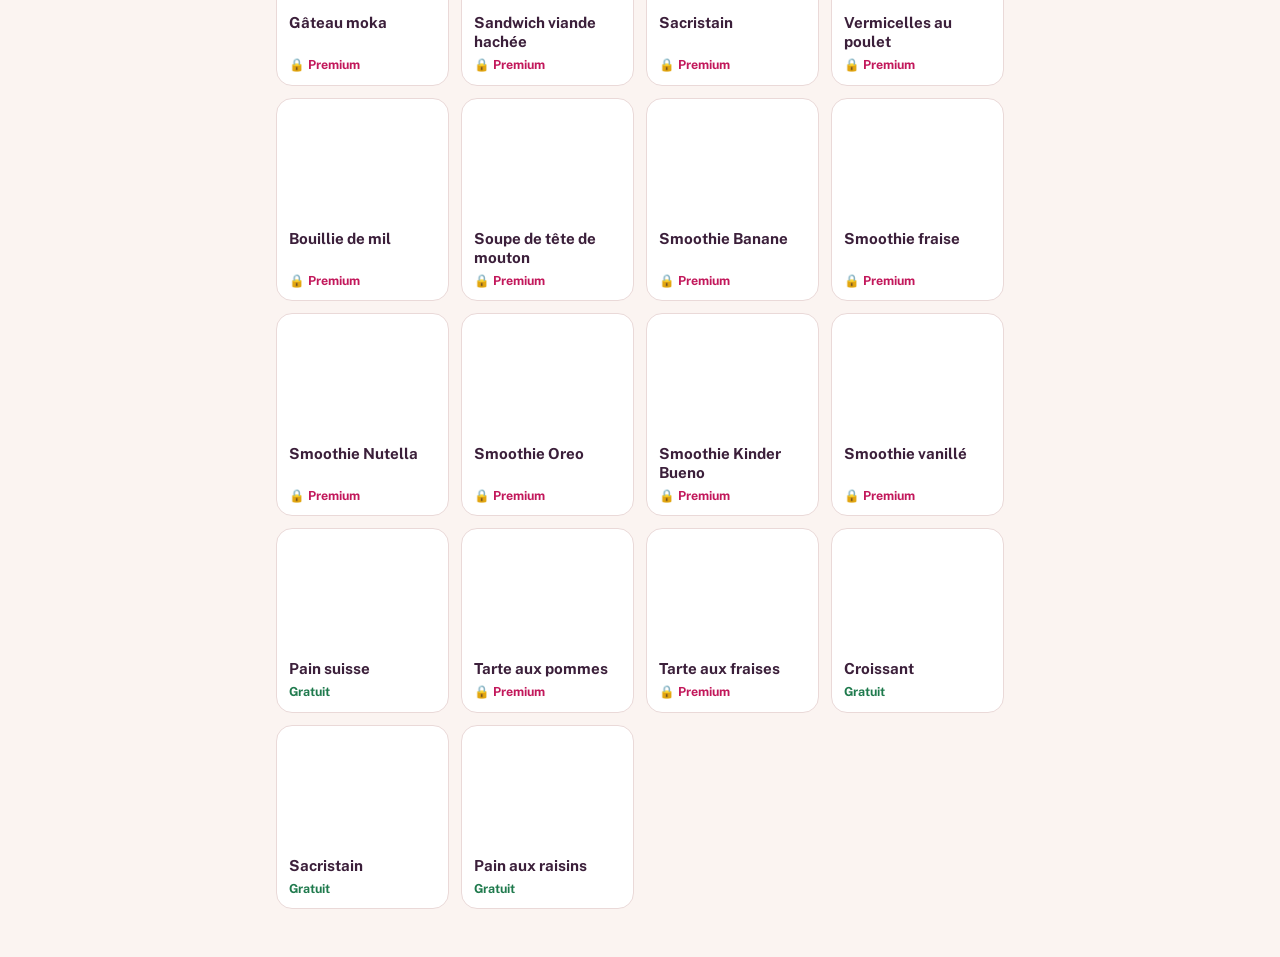
==== commit b00b75a8: "Update Amira_jamila.html" ====
--- a/Amira_jamila.html
+++ b/Amira_jamila.html
@@ -35,17 +35,16 @@
 #msg{font-weight:600;margin:6px 0 0}
 .pay-btn { display: flex; align-items: center; justify-content: center; gap: 10px; background: #f4f4f4; color: #333; border: 1px solid #ddd; padding: 12px; border-radius: 8px; margin-bottom: 10px; width: 100%; font-weight: bold; text-decoration: none; }
 .pay-btn:hover { background: #e0e0e0; }
-.pay-btn img { height: 24px; }
 </style>
 </head>
 <body>
 <header>
 <h1>Amira_jamila</h1>
-<p class="sub">Cuisine et pâtisserie : africaine, européenne, asiatique. 5 recettes gratuites, le reste à débloquer.</p>
+<p class="sub">Cuisine et pâtisserie : 15 recettes gratuites, le reste en packs.</p>
 </header>
 <nav role="tablist">
 <button role="tab" aria-selected="true" data-t="rec">Recettes</button>
-<button role="tab" aria-selected="false" data-t="pay">Débloquer</button>
+<button role="tab" aria-selected="false" data-t="pay">Packs</button>
 <button role="tab" aria-selected="false" data-t="ct">Contact</button>
 </nav>
 <main>
@@ -59,32 +58,25 @@
 
 <section id="pay">
 <div class="box">
-<h2>Débloquer toutes les recettes</h2>
-<p>Accès complet à partir de <b id="px"></b> FCFA.</p>
-<ol>
-<li>Choisis ton moyen de paiement ci-dessous.</li>
-<li>Effectue le paiement de 2000 FCFA.</li>
-<li>Envoie la capture d'écran sur WhatsApp.</li>
-<li>Tu recevras ton code personnel par message.</li>
-</ol>
-
-<!-- BOUTONS DE PAIEMENT -->
-<a class="pay-btn" href="https://wa.me/22391999235?text=Bonjour, je souhaite payer par Orange Money pour débloquer les recettes." target="_blank">
-    <span style="color:orange; font-size:20px;">📱</span> Payer par Orange Money
-</a>
-<a class="pay-btn" href="https://wa.me/22391999235?text=Bonjour, je souhaite payer par Wave pour débloquer les recettes." target="_blank">
-    <span style="color:blue; font-size:20px;">🌊</span> Payer par Wave
-</a>
-<a class="pay-btn" href="https://wa.me/22391999235?text=Bonjour, je souhaite payer par Carte Bancaire pour débloquer les recettes." target="_blank">
-    <span style="color:black; font-size:20px;">💳</span> Payer par Mastercard / Visa
-</a>
-
+<h2>Choisis ton pack</h2>
+<p>Sélectionne le pack qui t'intéresse :</p>
+<div class="row">
+  <button class="chip cta" onclick="choisirPack('pat')">Pâtisserie (10 000 F)</button>
+  <button class="chip cta" onclick="choisirPack('cui')">Cuisine (5 000 F)</button>
+  <button class="chip cta" onclick="choisirPack('all')">Tout (15 000 F)</button>
+</div>
+<div id="pay-zone" style="display:none; margin-top:20px;">
+  <h3>Paiement pour : <span id="pack-nom"></span></h3>
+  <a class="pay-btn" href="https://wa.me/22391999235" target="_blank">📱 Payer par Orange Money</a>
+  <a class="pay-btn" href="https://wa.me/22391999235" target="_blank">🌊 Payer par Wave</a>
+  <a class="pay-btn" href="https://wa.me/22391999235" target="_blank">💳 Payer par Mastercard</a>
+  <p class="note">Envoie la capture d'écran sur WhatsApp pour recevoir ton code.</p>
+</div>
 <div style="margin-top:20px; border-top:1px solid var(--line); padding-top:20px;">
 <p class="note">Déjà un code ? Entre-le ici :</p>
-<input id="code" placeholder="Ton code de déblocage" autocomplete="off" aria-label="Code de déblocage">
+<input id="code" placeholder="Ton code de déblocage" autocomplete="off">
 <button class="chip cta" id="ok">Valider le code</button>
 <p id="msg"></p>
-<p class="note">Un code fonctionne sur un seul appareil.</p>
 </div>
 </div>
 </section>
@@ -92,60 +84,80 @@
 <section id="ct">
 <div class="box">
 <h2>Contact</h2>
-<p>Une question, un conseil, des ingrédients ? Écris-nous.</p>
+<p>Une question ? Écris-nous.</p>
 <div class="row"><a class="chip cta" id="wa2" target="_blank" rel="noopener" href="#">Contacter Amira sur WhatsApp</a></div>
 <p><b>Réseaux sociaux</b> : Snapchat, Facebook, Instagram, TikTok, YouTube<br>Nom : <b>Amira l’égyptienne</b></p>
+<p class="note">🔒 <b>Pour voir toutes mes vidéos et astuces en direct, achète un pack de recettes. Les liens vidéos sont exclusifs aux clients.</b></p>
 </div>
 </section>
 </main>
 
 <script>
 const $=s=>document.querySelector(s);
-const CFG={prix:2000};
 const BASE_IMG = "https://raw.githubusercontent.com/fatimajamilanour-cpu/MonApplicationFinale/main/";
 
+const PRICES = { pat: 10000, cui: 5000, all: 15000 };
+
 const R=[
-{"c":"Monde","img":BASE_IMG+"pizza maison moelleuse (4 pizzas).jpg","f":1,"n":"pizza maison moelleuse","i":"1 kg farine;40 g levure;20 g sel;1 verre d'huile;1 verre de lait;1½ verre d'eau;1 œuf;Sauce tomate","s":"Mélange farine, sel, levure, huile, lait, œuf et eau.|Laisse lever 1 h.|Prépare la sauce tomate.|Étale la pâte et garnis.|Cuis 6 minutes à 200 °C."},
-{"c":"Afrique","img":BASE_IMG+"Thiéboudiène (thiébou djeune).jpg","f":1,"n":"Thiéboudiène","i":"Poisson;Riz;Légumes;Tomate;Épices","s":"Prépare le poisson.|Cuis les légumes.|Cuis le riz dans le bouillon.|Dresse le tout."},
-{"c":"Monde","img":BASE_IMG+"Spaghetti bolognaise.jpg","n":"Spaghetti bolognaise"},
-{"c":"Pâtisserie","img":BASE_IMG+"Génoise moelleuse.jpg","n":"Génoise moelleuse"},
-{"c":"Afrique","img":BASE_IMG+"Sauce tomate maison.jpg","f":1,"n":"Sauce tomate maison","i":"Tomates;Oignon;Ail;Huile;Sucre","s":"Fais suer l'oignon.|Ajoute les tomates.|Mijote 30 min.|Mixe."},
-{"c":"Pains","img":BASE_IMG+"Pain burger (10 pains).jpg","n":"Pain burger"},
-{"c":"Pains","img":BASE_IMG+"Pain au lait brioché.jpg","n":"Pain au lait brioché"},
-{"c":"Pains","img":BASE_IMG+"Pain au lait au chocolat.jpg","n":"Pain au lait au chocolat"},
-{"c":"Pains","img":BASE_IMG+"Pain de mie.jpg","f":1,"n":"Pain de mie","i":"Farine;Levure;Sucre;Sel;Lait;Eau;Beurre","s":"Mélange les ingrédients.|Pétris 10 min.|Laisse lever 2h.|Cuis 30 min à 180 °C."},
-{"c":"Pâtisserie","img":BASE_IMG+"Brioche marbrée cœur Nutella.jpg","n":"Brioche marbrée Nutella"},
-{"c":"Monde","img":BASE_IMG+"Brioches vapeur à la viande.jpg","n":"Brioches vapeur à la viande"},
-{"c":"Afrique","img":BASE_IMG+"poulet yassa.jpg","n":"poulet yassa"},
-{"c":"Afrique","img":BASE_IMG+"Sauce gombo.jpg","n":"Sauce gombo"},
-{"c":"Afrique","img":BASE_IMG+"Mafé.jpg","n":"Mafé"},
-{"c":"Afrique","img":BASE_IMG+"Tô.jpg","f":1,"n":"Tô","i":"Farine de mil;Eau;Sauce","s":"Bouillir l'eau.|Ajouter la farine.|Mélanger jusqu'à épaississement."},
-{"c":"Afrique","img":BASE_IMG+"Thieb yap (riz à la viande).jpg","n":"Thieb yap"},
-{"c":"Pâtisserie","img":BASE_IMG+"Madeleine.jpg","n":"Madeleines"},
-{"c":"Monde","img":BASE_IMG+"Bibimbap (corée).jpg","n":"Bibimbap"},
-{"c":"Monde","img":BASE_IMG+"Onigiri (Japon).jpg","n":"Onigiri"},
-{"c":"Pâtisserie","img":BASE_IMG+"Génoise au chocolat.jpg","f":1,"n":"Génoise au chocolat","i":"Œufs;Sucre;Farine;Cacao;Levure;Beurre","s":"Fouette œufs et sucre.|Ajoute farine et cacao.|Cuis 25 min à 170 °C."},
-{"c":"Afrique","img":BASE_IMG+"Fakoye.jpg","n":"Fakoye"},
-{"c":"Afrique","img":BASE_IMG+"Wujula (pain vapeur) avec sauce.jpg","n":"Wujula"},
-{"c":"Afrique","img":BASE_IMG+"Pastels.jpg","n":"Pastels"},
-{"c":"Pâtisserie","img":BASE_IMG+"Gâteau moka.jpg","n":"Gâteau moka"},
-{"c":"Monde","img":BASE_IMG+"Sandwich à la viande hachée.jpg","n":"Sandwich viande hachée"},
-{"c":"Monde","img":BASE_IMG+"Couscous arabe.jpg","n":"Couscous arabe"},
-{"c":"Monde","img":BASE_IMG+"Vermicelles sautés au poulet.jpg","n":"Vermicelles au poulet"},
-{"c":"Afrique","img":BASE_IMG+"Bouillie de mil (moni).jpg","n":"Bouillie de mil"},
-{"c":"Afrique","img":BASE_IMG+"Soupe de tête de mouton.jpg","n":"Soupe de tête de mouton"},
-{"c":"Boissons","img":BASE_IMG+"Smoothie Banane.jpg","n":"Smoothie Banane"},
-{"c":"Boissons","img":BASE_IMG+"Smoothie Fraise.jpg","n":"Smoothie Fraise"},
-{"c":"Boissons","img":BASE_IMG+"Smoothie Nutella.jpg","n":"Smoothie Nutella"},
-{"c":"Boissons","img":BASE_IMG+"Smoothie Oreo.jpg","n":"Smoothie Oreo"},
-{"c":"Boissons","img":BASE_IMG+"Smoothie Kinder Bueno.jpg","n":"Smoothie Kinder Bueno"}
+{"c":"Monde","img":BASE_IMG+"pizza maison moelleuse (4 pizzas).jpg","f":1,"n":"pizza maison moelleuse"},
+{"c":"Afrique","img":BASE_IMG+"Thiéboudiène (thiébou djeune).jpg","f":1,"n":"Thiéboudiène"},
+{"c":"Monde","img":BASE_IMG+"Spaghetti bolognaise.jpg","n":"Spaghetti bolognaise","pack":"cui"},
+{"c":"Pâtisserie","img":BASE_IMG+"Génoise moelleuse.jpg","n":"Génoise moelleuse","pack":"pat"},
+{"c":"Afrique","img":BASE_IMG+"Sauce tomate maison.jpg","f":1,"n":"Sauce tomate maison"},
+{"c":"Pains","img":BASE_IMG+"Pain burger (10 pains).jpg","n":"Pain burger","pack":"pat"},
+{"c":"Pains","img":BASE_IMG+"Pain au lait brioché.jpg","n":"Pain au lait brioché","pack":"pat"},
+{"c":"Pains","img":BASE_IMG+"Pain au lait au chocolat.jpg","n":"Pain au lait au chocolat","pack":"pat"},
+{"c":"Pains","img":BASE_IMG+"Pain de mie.jpg","f":1,"n":"Pain de mie"},
+{"c":"Pâtisserie","img":BASE_IMG+"Brioche à la confiture d'abricot.jpg","n":"Brioche à la confiture","pack":"pat"},
+{"c":"Pâtisserie","img":BASE_IMG+"Brioche marbrée cœur Nutella.jpg","n":"Brioche marbrée Nutella","pack":"pat"},
+{"c":"Monde","img":BASE_IMG+"Brioches vapeur à la viande.jpg","n":"Brioches vapeur à la viande","pack":"cui"},
+{"c":"Afrique","img":BASE_IMG+"poulet yassa.jpg","n":"poulet yassa","pack":"cui"},
+{"c":"Afrique","img":BASE_IMG+"Sauce gombo.jpg","n":"Sauce gombo","pack":"cui"},
+{"c":"Afrique","img":BASE_IMG+"Mafé.jpg","n":"Mafé","pack":"cui"},
+{"c":"Afrique","img":BASE_IMG+"Tô.jpg","f":1,"n":"Tô"},
+{"c":"Afrique","img":BASE_IMG+"Thieb yap (riz à la viande).jpg","n":"Thieb yap","pack":"cui"},
+{"c":"Pâtisserie","img":BASE_IMG+"Madeleine.jpg","n":"Madeleines","pack":"pat"},
+{"c":"Monde","img":BASE_IMG+"Bibimbap (corée).jpg","n":"Bibimbap","pack":"cui"},
+{"c":"Monde","img":BASE_IMG+"Onigiri (Japon).jpg","n":"Onigiri","pack":"cui"},
+{"c":"Pâtisserie","img":BASE_IMG+"Génoise au chocolat.jpg","f":1,"n":"Génoise au chocolat"},
+{"c":"Afrique","img":BASE_IMG+"Fakoye.jpg","n":"Fakoye","pack":"cui"},
+{"c":"Afrique","img":BASE_IMG+"Wujula (pain vapeur) avec sauce.jpg","n":"Wujula","pack":"cui"},
+{"c":"Afrique","img":BASE_IMG+"Pastels.jpg","n":"Pastels","pack":"cui"},
+{"c":"Pâtisserie","img":BASE_IMG+"Gâteau moka.jpg","n":"Gâteau moka","pack":"pat"},
+{"c":"Monde","img":BASE_IMG+"Sandwich à la viande hachée.jpg","n":"Sandwich viande hachée","pack":"cui"},
+{"c":"Monde","img":BASE_IMG+"Sacristain.jpg","n":"Sacristain","pack":"cui"},
+{"c":"Pâtisserie","img":BASE_IMG+"Vermicelles sautés au poulet.jpg","n":"Vermicelles au poulet","pack":"cui"},
+{"c":"Afrique","img":BASE_IMG+"Bouillie de mil (moni).jpg","n":"Bouillie de mil","pack":"cui"},
+{"c":"Afrique","img":BASE_IMG+"Soupe de tête de mouton.jpg","n":"Soupe de tête de mouton","pack":"cui"},
+{"c":"Boissons","img":BASE_IMG+"Smoothie Banane.jpg","n":"Smoothie Banane","pack":"cui"},
+{"c":"Boissons","img":BASE_IMG+"Smoothie fraise.jpg","n":"Smoothie fraise","pack":"cui"},
+{"c":"Boissons","img":BASE_IMG+"Smoothie Nutella.jpg","n":"Smoothie Nutella","pack":"cui"},
+{"c":"Boissons","img":BASE_IMG+"Smoothie Oreo.jpg","n":"Smoothie Oreo","pack":"cui"},
+{"c":"Boissons","img":BASE_IMG+"Smoothie Kinder Bueno.jpg","n":"Smoothie Kinder Bueno","pack":"cui"},
+{"c":"Boissons","img":BASE_IMG+"Smoothie vanillé.jpg","n":"Smoothie vanillé","pack":"cui"},
+{"c":"Pâtisserie","img":BASE_IMG+"Pain suisse.jpg","f":1,"n":"Pain suisse"},
+{"c":"Pâtisserie","img":BASE_IMG+"Tarte aux pommes.jpg","n":"Tarte aux pommes","pack":"pat"},
+{"c":"Pâtisserie","img":BASE_IMG+"Tarte aux fraises.jpg","n":"Tarte aux fraises","pack":"pat"},
+{"c":"Pâtisserie","img":BASE_IMG+"Croissant.jpg","f":1,"n":"Croissant"},
+{"c":"Pâtisserie","img":BASE_IMG+"Sacristain.jpg","f":1,"n":"Sacristain"},
+{"c":"Pâtisserie","img":BASE_IMG+"Pain aux raisins.jpg","f":1,"n":"Pain aux raisins"}
 ];
 
-let tok="",cat="Tout",P={};
+let tok="",cat="Tout",packsAchetes={};
 try{tok=localStorage.getItem("aj_t")||""}catch(e){}
 function devId(){try{let d=localStorage.getItem("aj_d");if(!d){d=(crypto.randomUUID?crypto.randomUUID():Date.now()+Math.random().toString(16).slice(2));localStorage.setItem("aj_d",d)}return d}catch(e){return "tmp"+Math.random().toString(16).slice(2)}}
-const full=(r,k)=>r.f?r:(P[k]?{...r,...P[k]}:null);
-$("#px").textContent=CFG.prix;
+const isUnlocked = (r,k) => r.f || (r.pack && packsAchetes[r.pack]);
+
+function choisirPack(pack) {
+  const noms = {pat:"Pâtisserie (10 000 F)", cui:"Cuisine (5 000 F)", all:"Tout (15 000 F)"};
+  $("#pack-nom").textContent = noms[pack];
+  $("#pay-zone").style.display = "block";
+  const liens = document.querySelectorAll(".pay-btn");
+  liens[0].href = `https://wa.me/22391999235?text=Je souhaite payer par Orange Money pour le pack ${noms[pack]}`;
+  liens[1].href = `https://wa.me/22391999235?text=Je souhaite payer par Wave pour le pack ${noms[pack]}`;
+  liens[2].href = `https://wa.me/22391999235?text=Je souhaite payer par Mastercard pour le pack ${noms[pack]}`;
+}
+
 function go(t){document.querySelectorAll("nav button").forEach(x=>x.setAttribute("aria-selected",x.dataset.t===t));document.querySelectorAll("section").forEach(s=>s.classList.toggle("on",s.id===t));window.scrollTo(0,0)}
 document.querySelectorAll("nav button").forEach(b=>b.onclick=()=>go(b.dataset.t));
 
@@ -153,38 +165,39 @@
  $("#cats").innerHTML=["Tout","Afrique","Pains","Pâtisserie","Monde","Boissons"].map(c=>`<button class="chip" data-c="${c}" aria-pressed="${c===cat}">${c}</button>`).join("");
  $("#cats").querySelectorAll("button").forEach(b=>b.onclick=()=>{cat=b.dataset.c;list()});
  $("#grid").innerHTML=R.map((r,k)=>[r,k]).filter(([r])=>cat==="Tout"||r.c===cat).map(([r,k])=>{
-   const o=!!full(r,k);
+   const o=!!isUnlocked(r,k);
    return `<button class="rc ${o?"":"lk"}" data-k="${k}"><div class="img" style="background-image:url('${encodeURI(r.img)}')"></div><div class="t"><b>${r.n}</b><span class="badge">${r.f?"Gratuit":o?"Débloquée":"🔒 Premium"}</span></div></button>`
  }).join("");
  $("#grid").querySelectorAll("button").forEach(b=>b.onclick=()=>show(+b.dataset.k));
 }
 
 function show(k){
- const r=R[k],f=full(r,k);$("#list").hidden=true;const d=$("#det");d.hidden=false;
+ const r=R[k],f=isUnlocked(r,k);$("#list").hidden=true;const d=$("#det");d.hidden=false;
  let h=`<button class="chip" id="bk">← Retour</button><div class="box" style="margin-top:12px"><div class="big" style="background-image:url('${encodeURI(r.img)}')"></div><h2>${r.n}</h2>`;
- if(f) h+=`<h3 style="margin-top:16px">Ingrédients</h3><ul>${f.i.split(";").map(x=>`<li>${x}</li>`).join("")}</ul><h3>Préparation</h3><ol>${f.s.split("|").map(x=>`<li>${x}</li>`).join("")}</ol>`;
- else h+=`<div class="lockbox">🔒 Recette premium. Accès complet à partir de ${CFG.prix} FCFA.<div class="row" style="margin-top:10px"><button class="chip cta" id="gp">Débloquer</button></div></div>`;
+ if(f) h+=`<h3 style="margin-top:16px">Ingrédients</h3><ul>${(r.i||"").split(";").map(x=>`<li>${x}</li>`).join("")}</ul><h3>Préparation</h3><ol>${(r.s||"").split("|").map(x=>`<li>${x}</li>`).join("")}</ol>
+   <div class="row" style="margin-top:15px;"><p class="note" style="font-weight:bold; color:var(--acc);">🔒 La vidéo de cette recette est exclusive. Achète un pack pour y accéder.</p></div>`;
+ else {
+   const p = r.pack ? PRICES[r.pack] : 0;
+   h+=`<div class="lockbox">🔒 Recette premium. Débloque le pack complet pour ${p} FCFA.<div class="row" style="margin-top:10px"><button class="chip cta" id="gp">Voir les packs</button></div></div>`;
+ }
  d.innerHTML=h+"</div>";$("#bk").onclick=back;
- if($("#gp"))$("#gp").onclick=()=>{back();go("pay")};
+ if($("#gp"))$("#gp").onclick=()=>{back();go("pay");choisirPack(r.pack)};
  window.scrollTo(0,0);
 }
 function back(){$("#det").hidden=true;$("#list").hidden=false;list()}
-async function load(){
- if(!tok)return;
- try{const x=await fetch("/api/premium",{headers:{Authorization:"Bearer "+tok}});
-  if(x.ok){P=await x.json()}else{tok="";try{localStorage.removeItem("aj_t")}catch(e){}}}catch(e){}
-}
+
 $("#ok").onclick=async()=>{
  const m=$("#msg");m.textContent="Vérification…";
  try{
   const x=await fetch("/api/redeem",{method:"POST",headers:{"Content-Type":"application/json"},body:JSON.stringify({code:$("#code").value.trim(),device:devId()})});
   const j=await x.json();
-  if(x.ok){tok=j.token;try{localStorage.setItem("aj_t",tok)}catch(e){}await load();m.textContent="Bravo, toutes les recettes sont débloquées !";list()}
+  if(x.ok){tok=j.token;packsAchetes=j.packs;try{localStorage.setItem("aj_t",tok)}catch(e){}m.textContent="Bravo, packs débloqués !";list()}
   else m.textContent=j.error||"Code incorrect.";
  }catch(e){m.textContent="Connexion au serveur impossible."}
 };
-fetch("/api/config").then(r=>r.json()).then(j=>{$("#wa").href=j.wa;$("#wa2").href=j.wa}).catch(()=>{});
-list();load().then(list);
+
+fetch("/api/config").then(r=>r.json()).then(j=>{$("#wa2").href=j.wa}).catch(()=>{});
+list();
 </script>
 </body>
 </html>
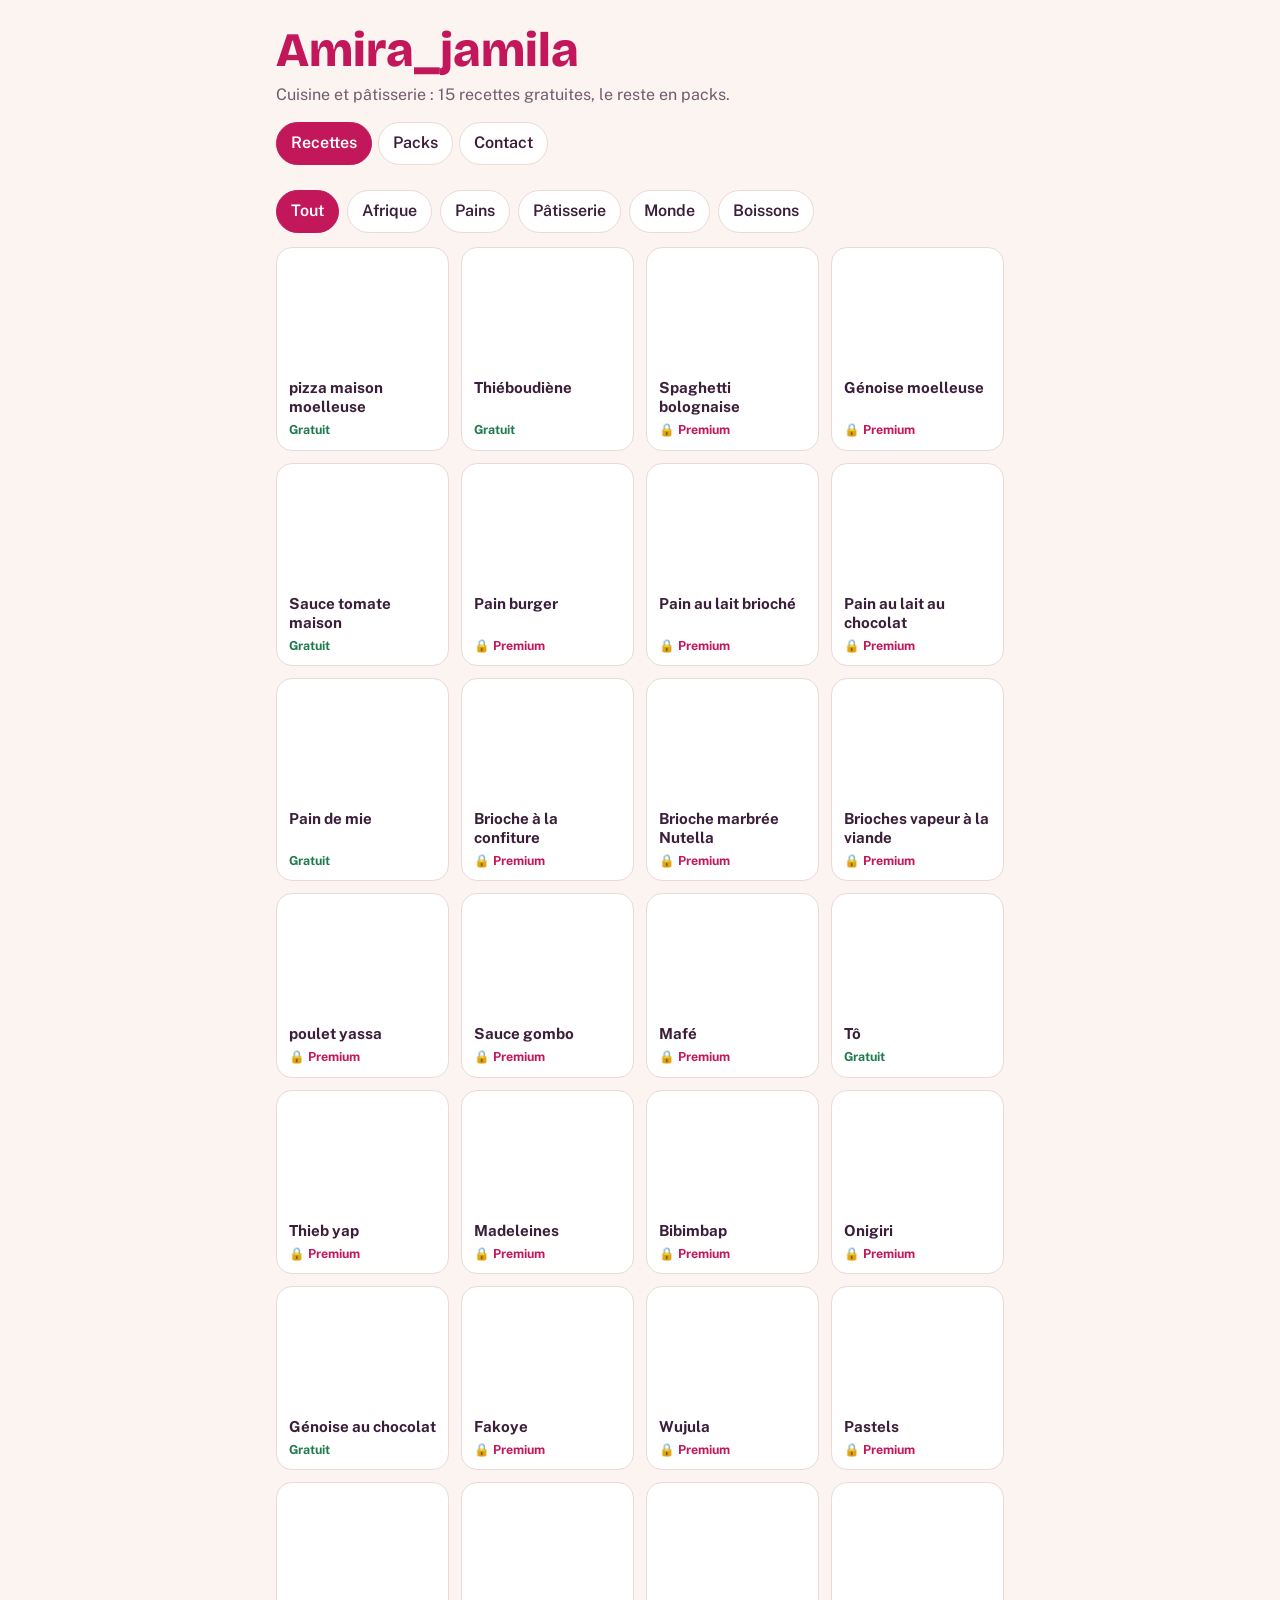
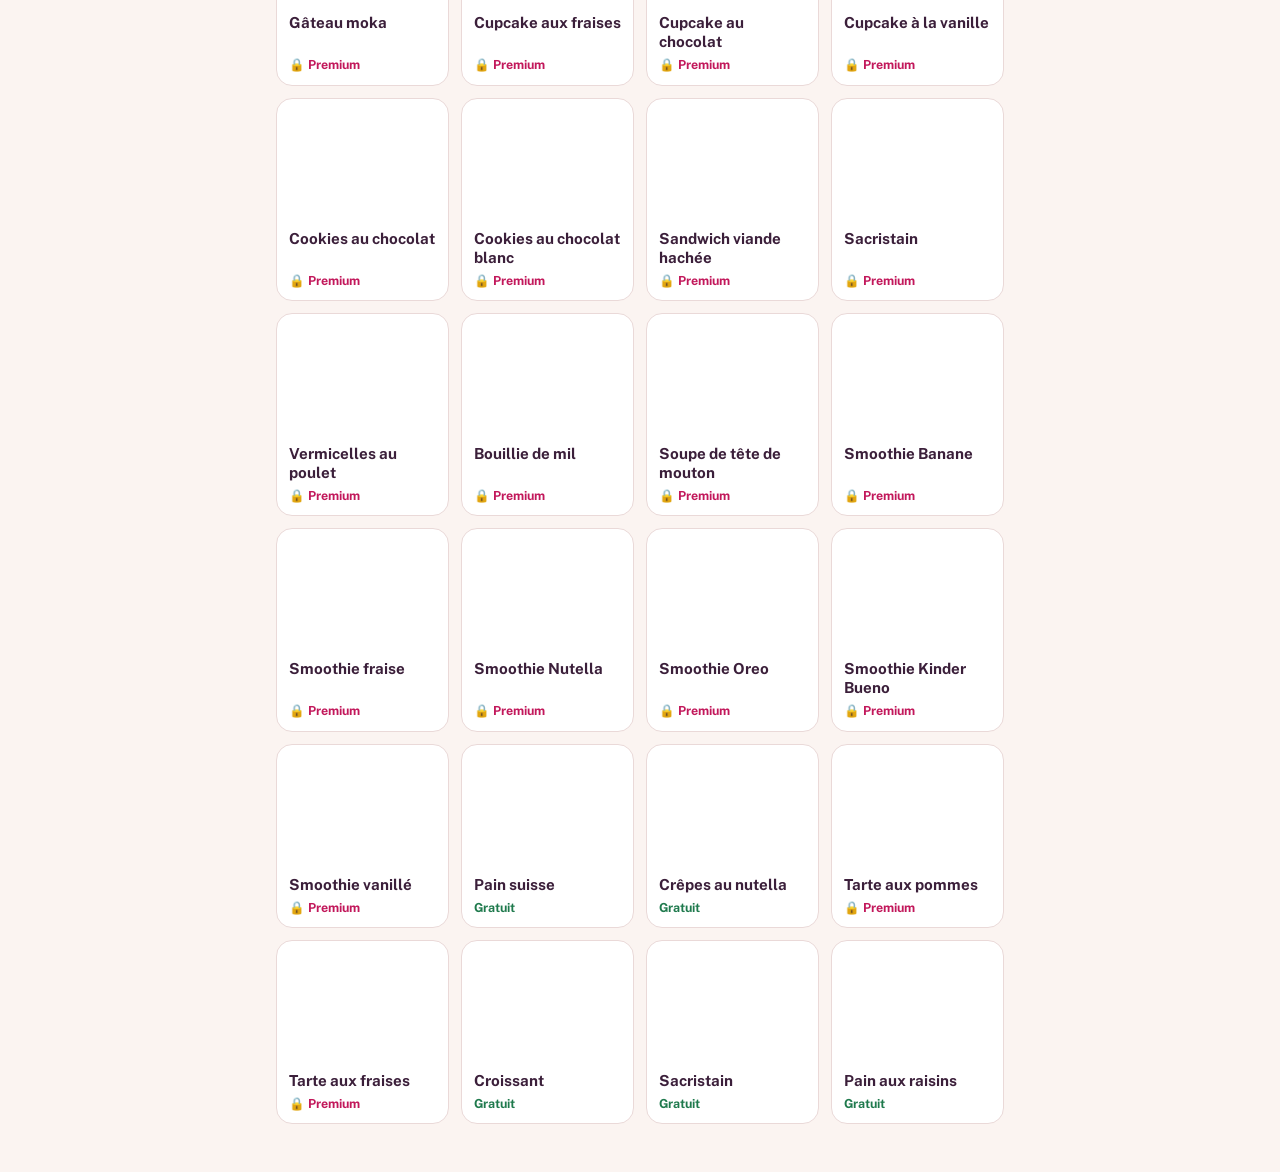
==== commit 20396007: "Add new pastry items to Amira_jamila.html Added new pastry items including various cupcakes and crêp" ====
--- a/Amira_jamila.html
+++ b/Amira_jamila.html
@@ -124,9 +124,14 @@
 {"c":"Afrique","img":BASE_IMG+"Wujula (pain vapeur) avec sauce.jpg","n":"Wujula","pack":"cui"},
 {"c":"Afrique","img":BASE_IMG+"Pastels.jpg","n":"Pastels","pack":"cui"},
 {"c":"Pâtisserie","img":BASE_IMG+"Gâteau moka.jpg","n":"Gâteau moka","pack":"pat"},
+{"c":"Pâtisserie","img":BASE_IMG+"Cupcake aux fraises.jpg","n":"Cupcake aux fraises","pack":"pat"},
+{"c":"Pâtisserie","img":BASE_IMG+"Cupcake au chocolat.jpg","n":"Cupcake au chocolat","pack":"pat"},
+{"c":"Pâtisserie","img":BASE_IMG+"Cupcake à la vanille.jpg","n":"Cupcake à la vanille","pack":"pat"},
+{"c":"Pâtisserie","img":BASE_IMG+"Cookies au chocolat.jpg","n":"Cookies au chocolat","pack":"pat"},
+{"c":"Pâtisserie","img":BASE_IMG+"Cookies au chocolat blanc.jpg","n":"Cookies au chocolat blanc","pack":"pat"},
 {"c":"Monde","img":BASE_IMG+"Sandwich à la viande hachée.jpg","n":"Sandwich viande hachée","pack":"cui"},
 {"c":"Monde","img":BASE_IMG+"Sacristain.jpg","n":"Sacristain","pack":"cui"},
-{"c":"Pâtisserie","img":BASE_IMG+"Vermicelles sautés au poulet.jpg","n":"Vermicelles au poulet","pack":"cui"},
+{"c":"Afrique","img":BASE_IMG+"Vermicelles sautés au poulet.jpg","n":"Vermicelles au poulet","pack":"cui"},
 {"c":"Afrique","img":BASE_IMG+"Bouillie de mil (moni).jpg","n":"Bouillie de mil","pack":"cui"},
 {"c":"Afrique","img":BASE_IMG+"Soupe de tête de mouton.jpg","n":"Soupe de tête de mouton","pack":"cui"},
 {"c":"Boissons","img":BASE_IMG+"Smoothie Banane.jpg","n":"Smoothie Banane","pack":"cui"},
@@ -136,6 +141,7 @@
 {"c":"Boissons","img":BASE_IMG+"Smoothie Kinder Bueno.jpg","n":"Smoothie Kinder Bueno","pack":"cui"},
 {"c":"Boissons","img":BASE_IMG+"Smoothie vanillé.jpg","n":"Smoothie vanillé","pack":"cui"},
 {"c":"Pâtisserie","img":BASE_IMG+"Pain suisse.jpg","f":1,"n":"Pain suisse"},
+{"c":"Pâtisserie","img":BASE_IMG+"Crêpes au nutella.jpg","f":1,"n":"Crêpes au nutella"},
 {"c":"Pâtisserie","img":BASE_IMG+"Tarte aux pommes.jpg","n":"Tarte aux pommes","pack":"pat"},
 {"c":"Pâtisserie","img":BASE_IMG+"Tarte aux fraises.jpg","n":"Tarte aux fraises","pack":"pat"},
 {"c":"Pâtisserie","img":BASE_IMG+"Croissant.jpg","f":1,"n":"Croissant"},
